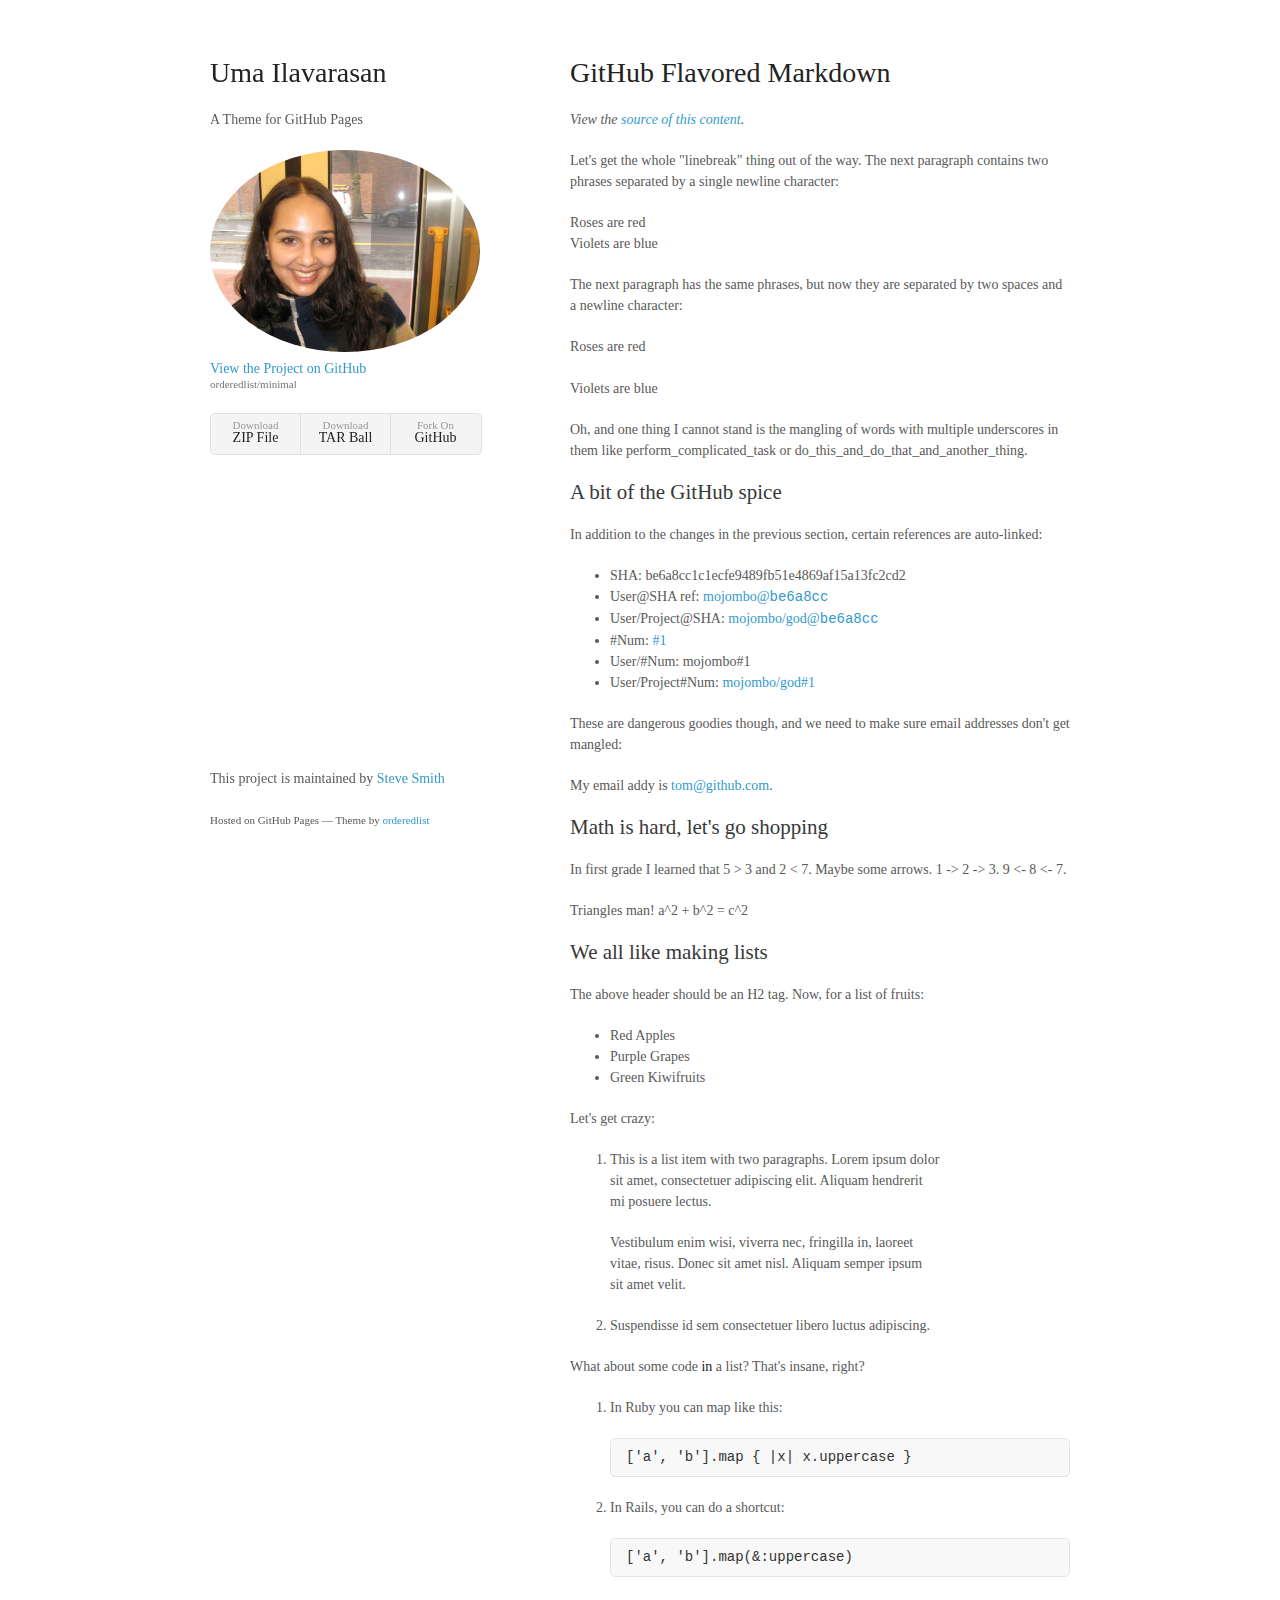
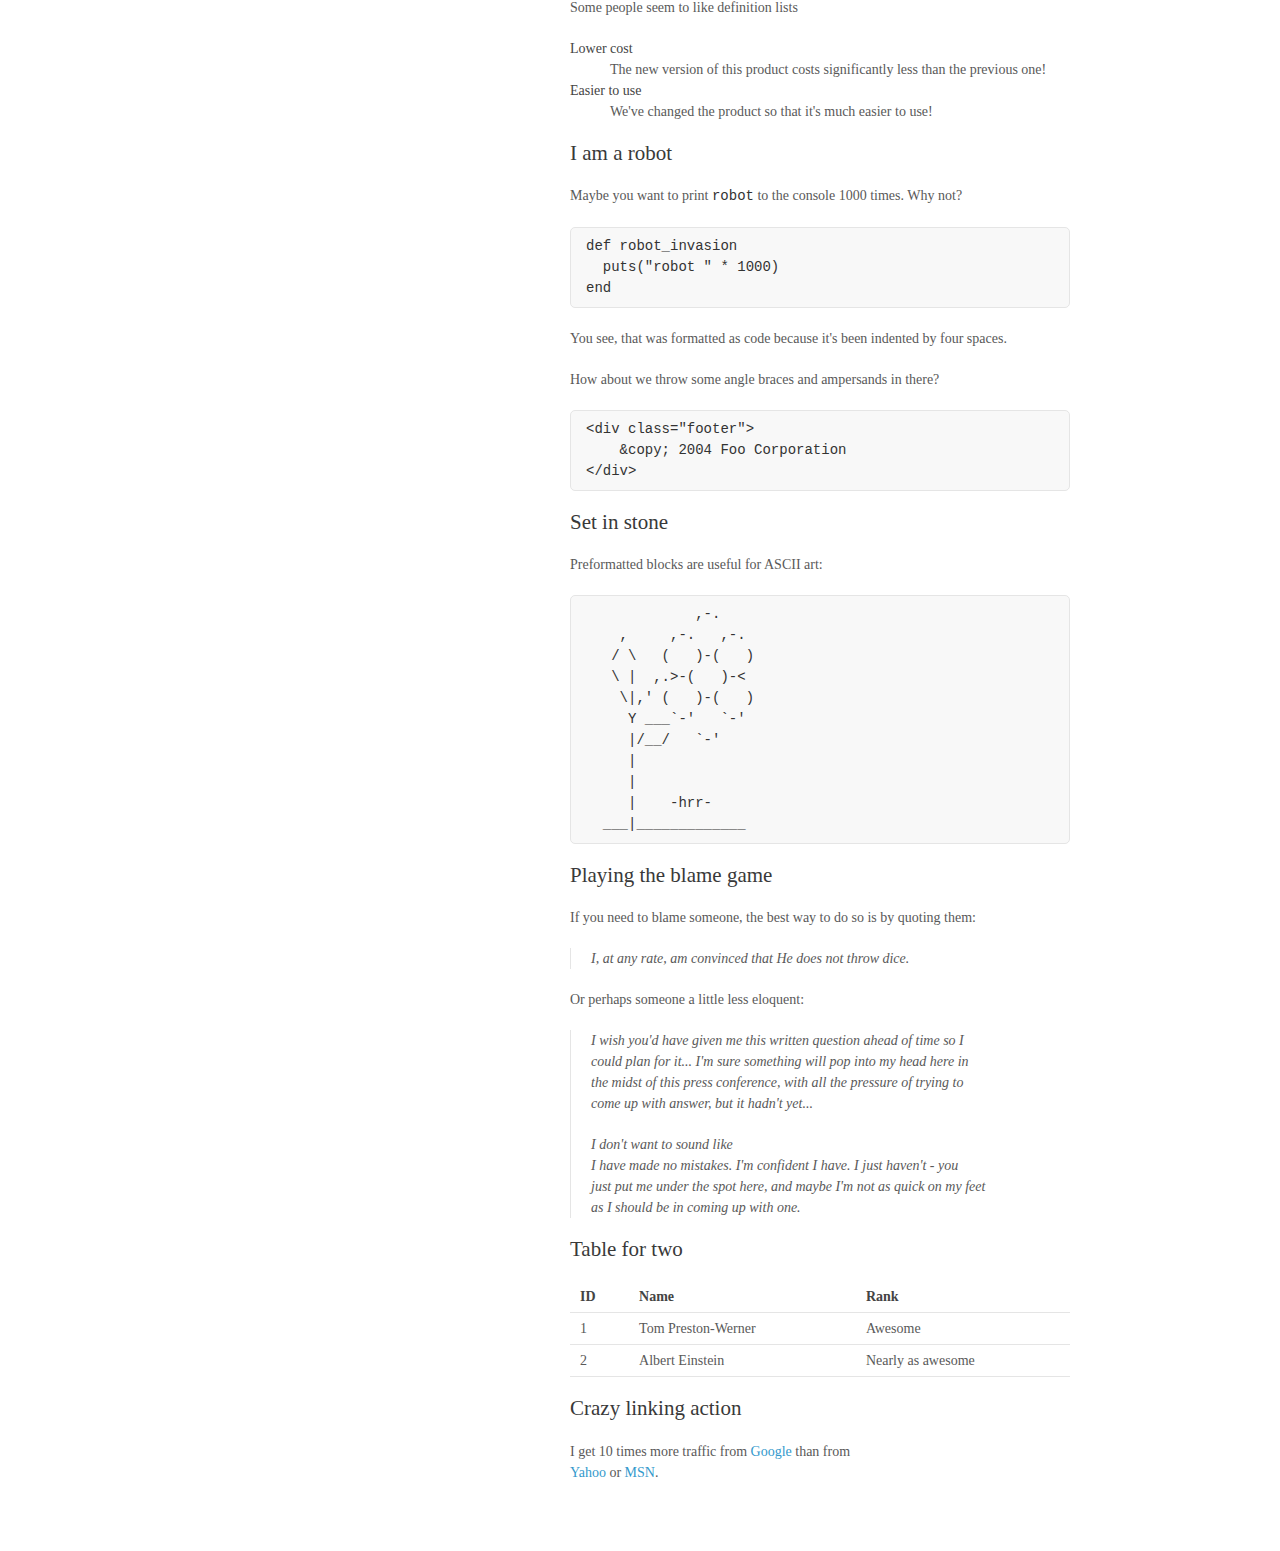
==== index.html @ 56f55d77 "Update index.html" ====
<!doctype html>
<html>
  <head>
    <meta charset="utf-8">
    <meta http-equiv="X-UA-Compatible" content="chrome=1">
    <title>Minimal by Steve Smith</title>

    <link rel="stylesheet" href="stylesheets/styles.css">
    <link rel="stylesheet" href="stylesheets/pygment_trac.css">
    <meta name="viewport" content="width=device-width">
    <!--[if lt IE 9]>
    <script src="//html5shiv.googlecode.com/svn/trunk/html5.js"></script>
    <![endif]-->
  </head>
  <body>
    <div class="wrapper">
      <header>
        <h1><strong>Uma Ilavarasan</strong></h1>
        <p>A Theme for GitHub Pages</p>
        <img src="assets/images/headshot.JPEG" style="width:300px; height:auto; border-radius:50%;">
        <p class="view"><a href="http://github.com/orderedlist/minimal">View the Project on GitHub <small>orderedlist/minimal</small></a></p>
        <ul>
          <li><a href="https://github.com/orderedlist/minimal/zipball/master">Download <strong>ZIP File</strong></a></li>
          <li><a href="https://github.com/orderedlist/minimal/tarball/master">Download <strong>TAR Ball</strong></a></li>
          <li><a href="http://github.com/orderedlist/minimal">Fork On <strong>GitHub</strong></a></li>
        </ul>
      </header>
      <section>
        <h1>GitHub Flavored Markdown</h1>

        <p><em>View the <a href="http://github.github.com/github-flavored-markdown/sample_content.html">source of this content</a>.</em></p>

        <p>Let's get the whole "linebreak" thing out of the way. The next paragraph contains two phrases separated by a single newline character:</p>

        <p>Roses are red<br>
        Violets are blue</p>

        <p>The next paragraph has the same phrases, but now they are separated by two spaces and a newline character:</p>

        <p>Roses are red<br><br>
        Violets are blue</p>

        <p>Oh, and one thing I cannot stand is the mangling of words with multiple underscores in them like perform_complicated_task or do_this_and_do_that_and_another_thing.</p>

        <h2>A bit of the GitHub spice</h2>

        <p>In addition to the changes in the previous section, certain references are auto-linked:</p>

        <ul>
          <li>SHA: be6a8cc1c1ecfe9489fb51e4869af15a13fc2cd2</li>
          <li>User@SHA ref: <a href="https://github.com/mojombo/product/commit/be6a8cc1c1ecfe9489fb51e4869af15a13fc2cd2" class="commit-link">mojombo@<tt>be6a8cc</tt></a></li>
          <li>User/Project@SHA: <a href="https://github.com/mojombo/god/commit/be6a8cc1c1ecfe9489fb51e4869af15a13fc2cd2" class="commit-link">mojombo/god@<tt>be6a8cc</tt></a></li>
          <li>#Num: <a href="https://github.com/github/product/issues/1" class="issue-link" title="Baseline: What is up in the air right now?">#1</a></li>
          <li>User/#Num: mojombo#1</li>
          <li>User/Project#Num: <a href="https://github.com/mojombo/god/issues/1" class="issue-link" title="The server is not available (or you do not have permissions to access it)">mojombo/god#1</a></li>
        </ul>

        <p>These are dangerous goodies though, and we need to make sure email addresses don't get mangled:</p>

        <p>My email addy is <a href="mailto:tom@github.com">tom@github.com</a>.</p>

        <h2>Math is hard, let's go shopping</h2>

        <p>In first grade I learned that 5 &gt; 3 and 2 &lt; 7. Maybe some arrows. 1 -&gt; 2 -&gt; 3. 9 &lt;- 8 &lt;- 7.</p>

        <p>Triangles man! a^2 + b^2 = c^2</p>

        <h2>We all like making lists</h2>

        <p>The above header should be an H2 tag. Now, for a list of fruits:</p>

        <ul>
          <li>Red Apples</li>
          <li>Purple Grapes</li>
          <li>Green Kiwifruits</li>
        </ul>

        <p>Let's get crazy:</p>

        <ol>
          <li>
            <p>This is a list item with two paragraphs. Lorem ipsum dolor<br>
            sit amet, consectetuer adipiscing elit. Aliquam hendrerit<br>
            mi posuere lectus.</p>

            <p>Vestibulum enim wisi, viverra nec, fringilla in, laoreet<br>
            vitae, risus. Donec sit amet nisl. Aliquam semper ipsum<br>
            sit amet velit.</p>
          </li>
          <li><p>Suspendisse id sem consectetuer libero luctus adipiscing.</p></li>
        </ol>

        <p>What about some code <strong>in</strong> a list? That's insane, right?</p>

        <ol>
          <li>
            <p>In Ruby you can map like this:</p>

            <pre><code>['a', 'b'].map { |x| x.uppercase }</code></pre>
          </li>
          <li>
            <p>In Rails, you can do a shortcut:</p>

            <pre><code>['a', 'b'].map(&amp;:uppercase)</code></pre>
          </li>
        </ol>

        <p>Some people seem to like definition lists</p>

        <dl>
          <dt>Lower cost</dt>
          <dd>The new version of this product costs significantly less than the previous one!</dd>
          <dt>Easier to use</dt>
          <dd>We've changed the product so that it's much easier to use!</dd>
        </dl>

        <h2>I am a robot</h2>

        <p>Maybe you want to print <code>robot</code> to the console 1000 times. Why not?</p>

        <pre><code>def robot_invasion
  puts("robot " * 1000)
end
</code></pre>

        <p>You see, that was formatted as code because it's been indented by four spaces.</p>

        <p>How about we throw some angle braces and ampersands in there?</p>

        <pre><code>&lt;div class="footer"&gt;
    &amp;copy; 2004 Foo Corporation
&lt;/div&gt;
</code></pre>

        <h2>Set in stone</h2>

        <p>Preformatted blocks are useful for ASCII art:</p>

        <pre>             ,-.
    ,     ,-.   ,-.
   / \   (   )-(   )
   \ |  ,.&gt;-(   )-&lt;
    \|,' (   )-(   )
     Y ___`-'   `-'
     |/__/   `-'
     |
     |
     |    -hrr-
  ___|_____________
</pre>

        <h2>Playing the blame game</h2>

        <p>If you need to blame someone, the best way to do so is by quoting them:</p>

        <blockquote>
        <p>I, at any rate, am convinced that He does not throw dice.</p>
        </blockquote>

        <p>Or perhaps someone a little less eloquent:</p>

        <blockquote>
        <p>I wish you'd have given me this written question ahead of time so I<br>
        could plan for it... I'm sure something will pop into my head here in<br>
        the midst of this press conference, with all the pressure of trying to<br>
        come up with answer, but it hadn't yet...</p>

        <p>I don't want to sound like<br>
        I have made no mistakes. I'm confident I have. I just haven't - you<br>
        just put me under the spot here, and maybe I'm not as quick on my feet<br>
        as I should be in coming up with one.</p>
        </blockquote>

        <h2>Table for two</h2>

        <table>
          <tbody>
        <tr>
            <th>ID</th>
        <th>Name</th>
        <th>Rank</th>
          </tr>
          <tr>
            <td>1</td>
        <td>Tom Preston-Werner</td>
        <td>Awesome</td>
          </tr>
          <tr>
            <td>2</td>
        <td>Albert Einstein</td>
        <td>Nearly as awesome</td>
          </tr>
        </tbody>
        </table>

        <h2>Crazy linking action</h2>

        <p>I get 10 times more traffic from <a href="http://google.com/" title="Google">Google</a> than from<br>
        <a href="http://search.yahoo.com/" title="Yahoo Search">Yahoo</a> or <a href="http://search.msn.com/" title="MSN Search">MSN</a>.</p>
      </section>
      <footer>
        <p>This project is maintained by <a href="http://github.com/orderedlist">Steve Smith</a></p>
        <p><small>Hosted on GitHub Pages &mdash; Theme by <a href="https://github.com/orderedlist">orderedlist</a></small></p>
      </footer>
    </div>
    <script src="javascripts/scale.fix.js"></script>
  </body>
</html>
---- stylesheets/styles.css ----
body {
  background-color: #fff;
  padding: 50px;
  font: 14px/1.5 "Palatino Linotype", Palatino, "Book Antiqua", Georgia, serif;
  color: #595959;
  font-weight: 400;
}

h1, h2, h3, h4, h5, h6 {
  color:#222;
  margin:0 0 20px;
}

p, ul, ol, table, pre, dl {
  margin:0 0 20px;
}

h1, h2, h3 {
  line-height:1.1;
}

h1 {
  font-size:28px;
  font-weight: 500;
}

h2 {
  color:#393939;
  font-weight: 500;
}

h3, h4, h5, h6 {
  color:#494949;
  font-weight: 500;
}

a {
  color:#39c;
  text-decoration:none;
}

a:hover {
  color:#069;
}

a small {
  font-size:11px;
  color:#777;
  margin-top:-0.3em;
  display:block;
}

a:hover small {
  color:#777;
}

.wrapper {
  width:860px;
  margin:0 auto;
}

blockquote {
  border-left:1px solid #e5e5e5;
  margin:0;
  padding:0 0 0 20px;
  font-style:italic;
}

code, pre {
  font-family:Monaco, Bitstream Vera Sans Mono, Lucida Console, Terminal, Consolas, Liberation Mono, DejaVu Sans Mono, Courier New, monospace;
  color:#333;
}

pre {
  padding:8px 15px;
  background: #f8f8f8;
  border-radius:5px;
  border:1px solid #e5e5e5;
  overflow-x: auto;
}

table {
  width:100%;
  border-collapse:collapse;
}

th, td {
  text-align:left;
  padding:5px 10px;
  border-bottom:1px solid #e5e5e5;
}

dt {
  color:#444;
  font-weight:500;
}

th {
  color:#444;
}

img {
  max-width:100%;
}

header {
  width:270px;
  float:left;
  position:fixed;
  -webkit-font-smoothing:subpixel-antialiased;
}

header ul {
  list-style:none;
  height:40px;
  padding:0;
  background: #f4f4f4;
  border-radius:5px;
  border:1px solid #e0e0e0;
  width:270px;
}

header li {
  width:89px;
  float:left;
  border-right:1px solid #e0e0e0;
  height:40px;
}

header li:first-child a {
  border-radius:5px 0 0 5px;
}

header li:last-child a {
  border-radius:0 5px 5px 0;
}

header ul a {
  line-height:1;
  font-size:11px;
  color:#999;
  display:block;
  text-align:center;
  padding-top:6px;
  height:34px;
}

header ul a:hover {
  color:#999;
}

header ul a:active {
  background-color:#f0f0f0;
}

strong {
  color:#222;
  font-weight:500;
}

header ul li + li + li {
  border-right:none;
  width:89px;
}

header ul a strong {
  font-size:14px;
  display:block;
  color:#222;
}

section {
  width:500px;
  float:right;
  padding-bottom:50px;
}

small {
  font-size:11px;
}

hr {
  border:0;
  background:#e5e5e5;
  height:1px;
  margin:0 0 20px;
}

footer {
  width:270px;
  float:left;
  position:fixed;
  bottom:50px;
  -webkit-font-smoothing:subpixel-antialiased;
}

@media print, screen and (max-width: 960px) {

  div.wrapper {
    width:auto;
    margin:0;
  }

  header, section, footer {
    float:none;
    position:static;
    width:auto;
  }

  header {
    padding-right:320px;
  }

  section {
    border:1px solid #e5e5e5;
    border-width:1px 0;
    padding:20px 0;
    margin:0 0 20px;
  }

  header a small {
    display:inline;
  }

  header ul {
    position:absolute;
    right:50px;
    top:52px;
  }
}

@media print, screen and (max-width: 720px) {
  body {
    word-wrap:break-word;
  }

  header {
    padding:0;
  }

  header ul, header p.view {
    position:static;
  }

  pre, code {
    word-wrap:normal;
  }
}

@media print, screen and (max-width: 480px) {
  body {
    padding:15px;
  }

  header ul {
    width:99%;
  }

  header li, header ul li + li + li {
    width:33%;
  }
}

@media print {
  body {
    padding:0.4in;
    font-size:12pt;
    color:#444;
  }
}
---- stylesheets/pygment_trac.css ----
.highlight  { background: #ffffff; }
.highlight .c { color: #999988; font-style: italic } /* Comment */
.highlight .err { color: #a61717; background-color: #e3d2d2 } /* Error */
.highlight .k { font-weight: bold } /* Keyword */
.highlight .o { font-weight: bold } /* Operator */
.highlight .cm { color: #999988; font-style: italic } /* Comment.Multiline */
.highlight .cp { color: #999999; font-weight: bold } /* Comment.Preproc */
.highlight .c1 { color: #999988; font-style: italic } /* Comment.Single */
.highlight .cs { color: #999999; font-weight: bold; font-style: italic } /* Comment.Special */
.highlight .gd { color: #000000; background-color: #ffdddd } /* Generic.Deleted */
.highlight .gd .x { color: #000000; background-color: #ffaaaa } /* Generic.Deleted.Specific */
.highlight .ge { font-style: italic } /* Generic.Emph */
.highlight .gr { color: #aa0000 } /* Generic.Error */
.highlight .gh { color: #999999 } /* Generic.Heading */
.highlight .gi { color: #000000; background-color: #ddffdd } /* Generic.Inserted */
.highlight .gi .x { color: #000000; background-color: #aaffaa } /* Generic.Inserted.Specific */
.highlight .go { color: #888888 } /* Generic.Output */
.highlight .gp { color: #555555 } /* Generic.Prompt */
.highlight .gs { font-weight: bold } /* Generic.Strong */
.highlight .gu { color: #800080; font-weight: bold; } /* Generic.Subheading */
.highlight .gt { color: #aa0000 } /* Generic.Traceback */
.highlight .kc { font-weight: bold } /* Keyword.Constant */
.highlight .kd { font-weight: bold } /* Keyword.Declaration */
.highlight .kn { font-weight: bold } /* Keyword.Namespace */
.highlight .kp { font-weight: bold } /* Keyword.Pseudo */
.highlight .kr { font-weight: bold } /* Keyword.Reserved */
.highlight .kt { color: #445588; font-weight: bold } /* Keyword.Type */
.highlight .m { color: #009999 } /* Literal.Number */
.highlight .s { color: #d14 } /* Literal.String */
.highlight .na { color: #008080 } /* Name.Attribute */
.highlight .nb { color: #0086B3 } /* Name.Builtin */
.highlight .nc { color: #445588; font-weight: bold } /* Name.Class */
.highlight .no { color: #008080 } /* Name.Constant */
.highlight .ni { color: #800080 } /* Name.Entity */
.highlight .ne { color: #990000; font-weight: bold } /* Name.Exception */
.highlight .nf { color: #990000; font-weight: bold } /* Name.Function */
.highlight .nn { color: #555555 } /* Name.Namespace */
.highlight .nt { color: #000080 } /* Name.Tag */
.highlight .nv { color: #008080 } /* Name.Variable */
.highlight .ow { font-weight: bold } /* Operator.Word */
.highlight .w { color: #bbbbbb } /* Text.Whitespace */
.highlight .mf { color: #009999 } /* Literal.Number.Float */
.highlight .mh { color: #009999 } /* Literal.Number.Hex */
.highlight .mi { color: #009999 } /* Literal.Number.Integer */
.highlight .mo { color: #009999 } /* Literal.Number.Oct */
.highlight .sb { color: #d14 } /* Literal.String.Backtick */
.highlight .sc { color: #d14 } /* Literal.String.Char */
.highlight .sd { color: #d14 } /* Literal.String.Doc */
.highlight .s2 { color: #d14 } /* Literal.String.Double */
.highlight .se { color: #d14 } /* Literal.String.Escape */
.highlight .sh { color: #d14 } /* Literal.String.Heredoc */
.highlight .si { color: #d14 } /* Literal.String.Interpol */
.highlight .sx { color: #d14 } /* Literal.String.Other */
.highlight .sr { color: #009926 } /* Literal.String.Regex */
.highlight .s1 { color: #d14 } /* Literal.String.Single */
.highlight .ss { color: #990073 } /* Literal.String.Symbol */
.highlight .bp { color: #999999 } /* Name.Builtin.Pseudo */
.highlight .vc { color: #008080 } /* Name.Variable.Class */
.highlight .vg { color: #008080 } /* Name.Variable.Global */
.highlight .vi { color: #008080 } /* Name.Variable.Instance */
.highlight .il { color: #009999 } /* Literal.Number.Integer.Long */

.type-csharp .highlight .k { color: #0000FF }
.type-csharp .highlight .kt { color: #0000FF }
.type-csharp .highlight .nf { color: #000000; font-weight: normal }
.type-csharp .highlight .nc { color: #2B91AF }
.type-csharp .highlight .nn { color: #000000 }
.type-csharp .highlight .s { color: #A31515 }
.type-csharp .highlight .sc { color: #A31515 }
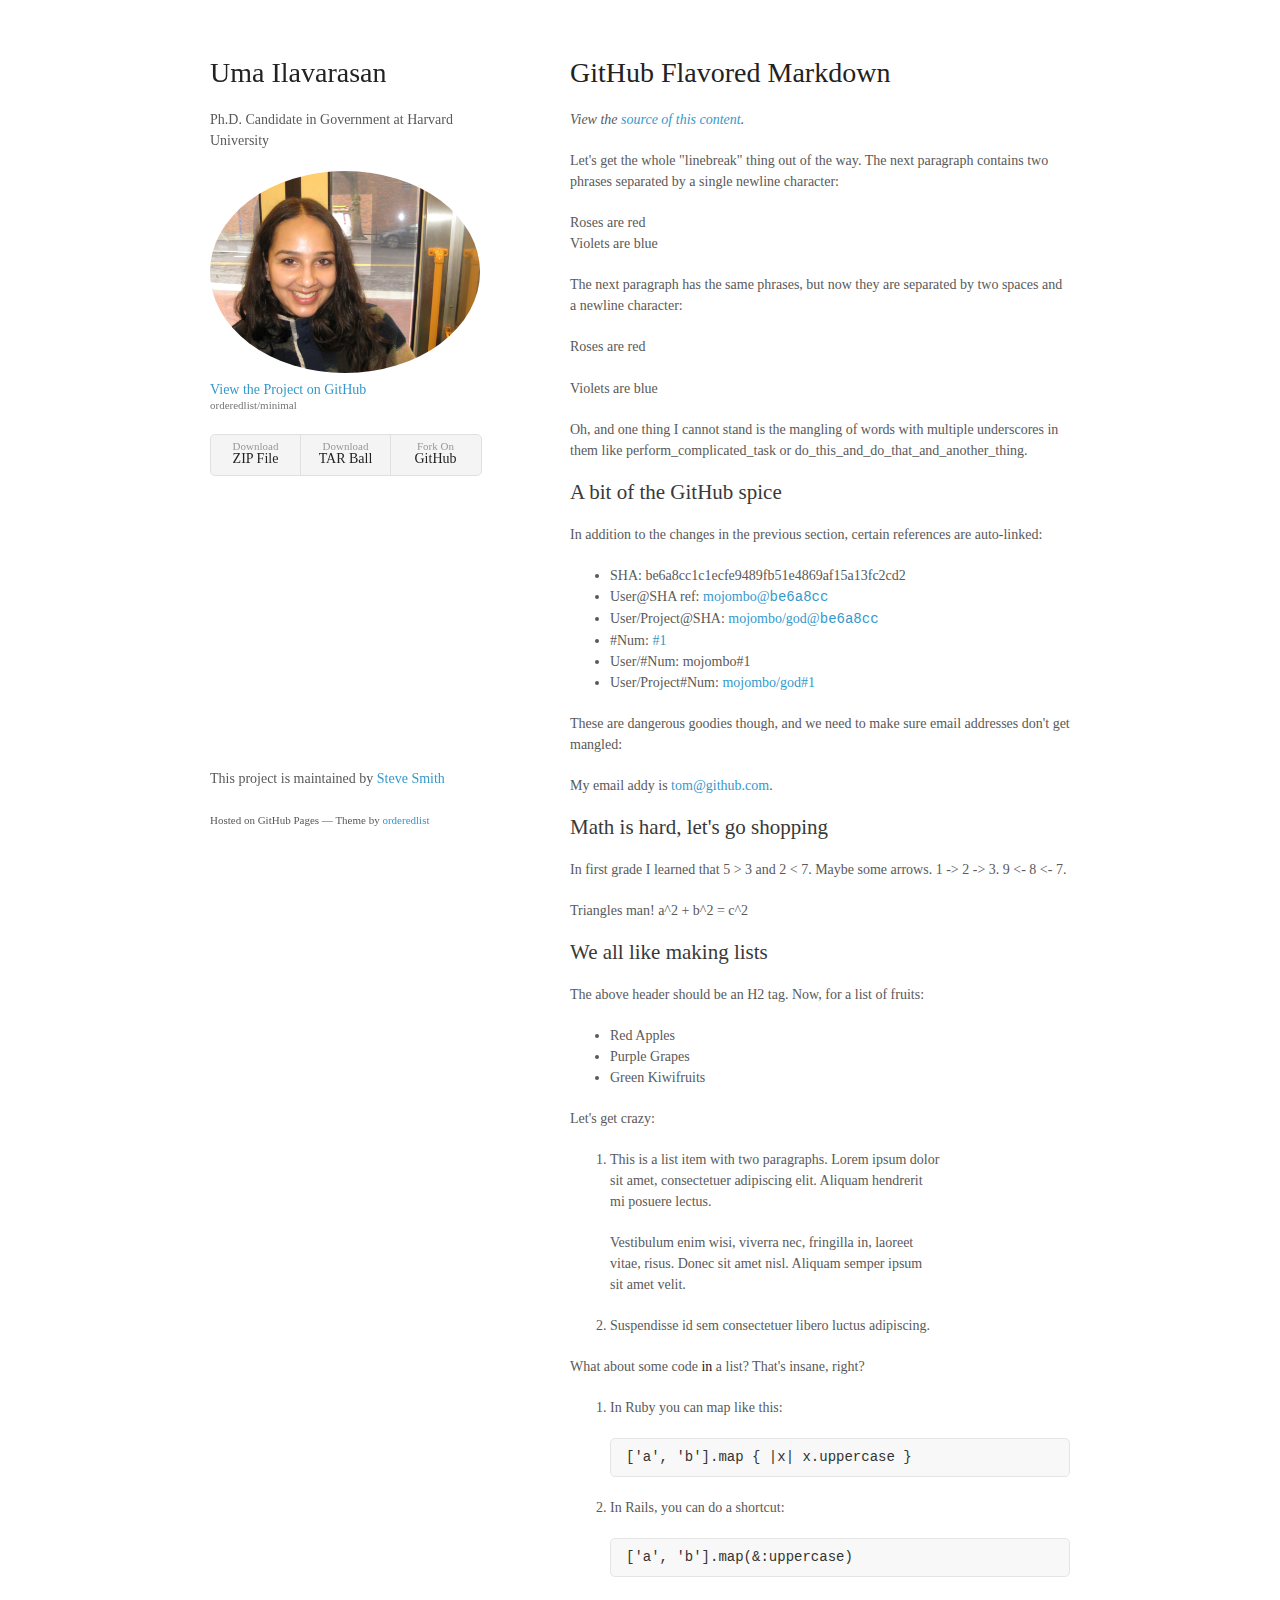
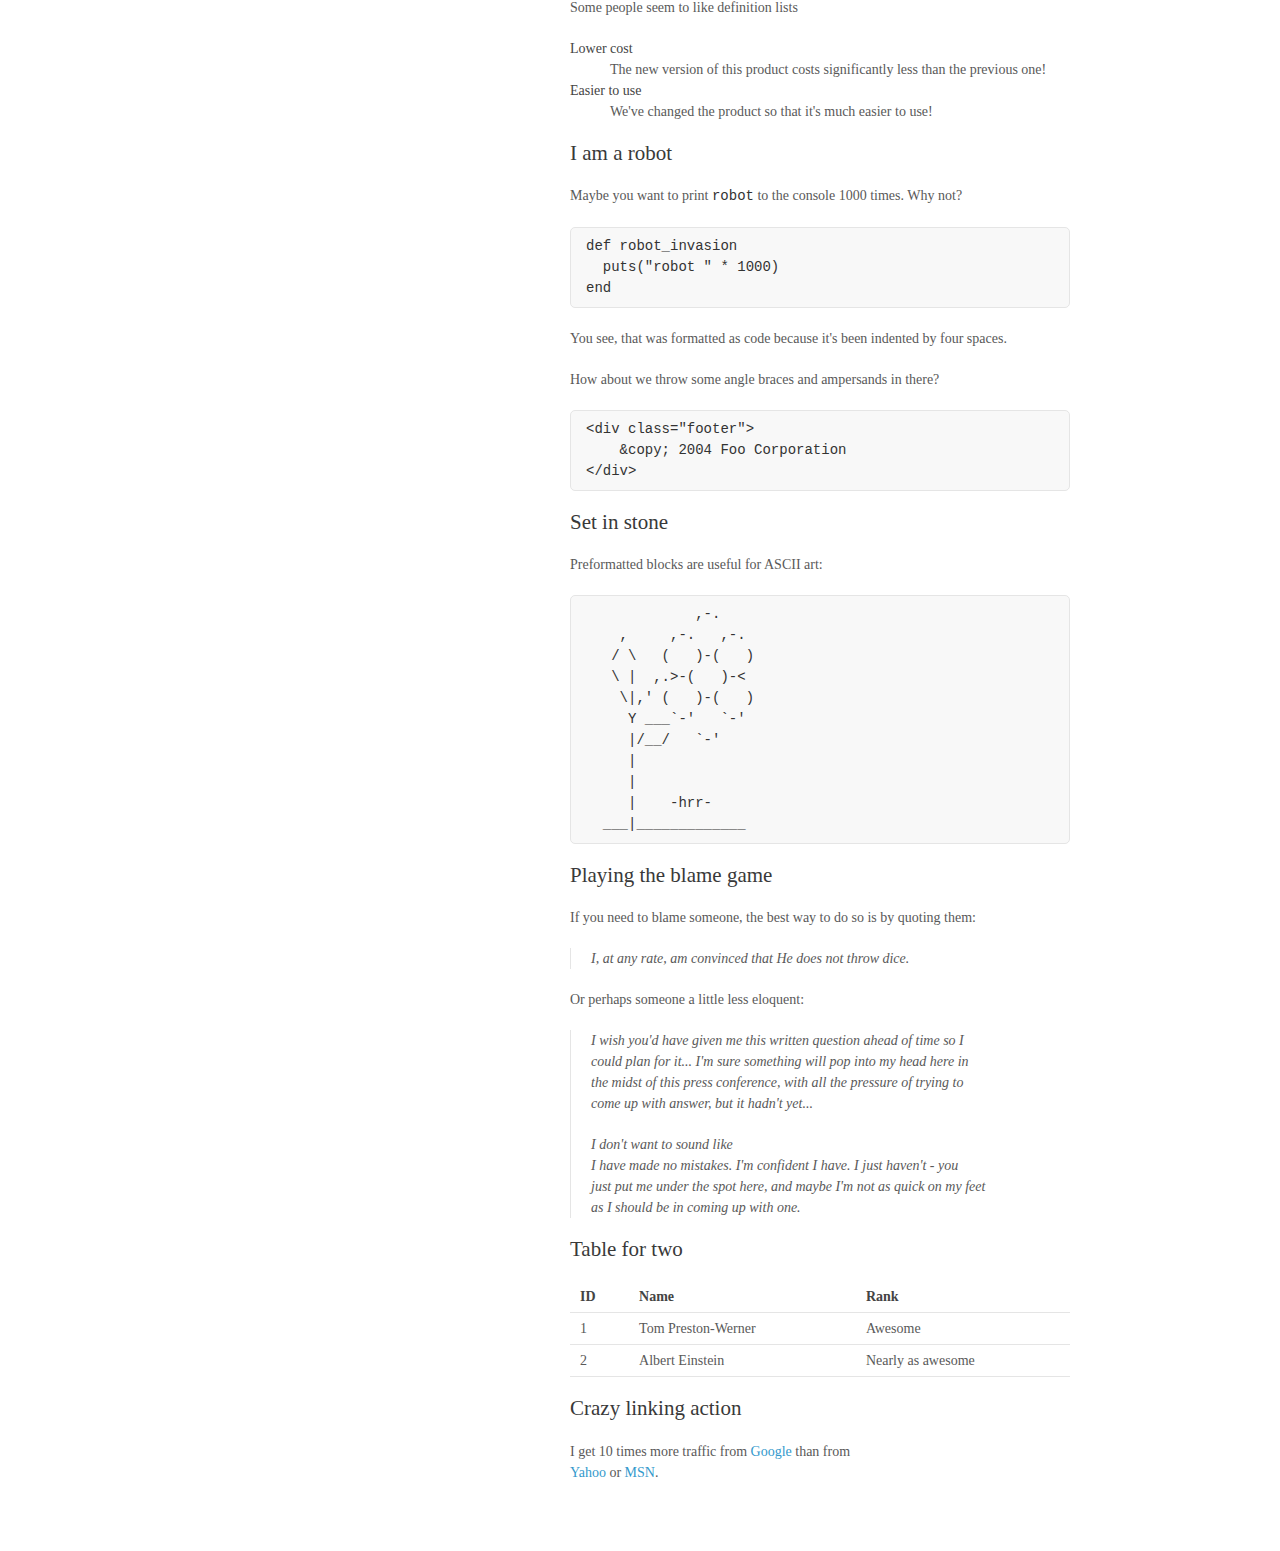
==== commit 7356321f: "Update index.html" ====
--- a/index.html
+++ b/index.html
@@ -16,7 +16,7 @@
     <div class="wrapper">
       <header>
         <h1><strong>Uma Ilavarasan</strong></h1>
-        <p>A Theme for GitHub Pages</p>
+        <p>Ph.D. Candidate in Government at Harvard University</p>
         <img src="assets/images/headshot.JPEG" style="width:300px; height:auto; border-radius:50%;">
         <p class="view"><a href="http://github.com/orderedlist/minimal">View the Project on GitHub <small>orderedlist/minimal</small></a></p>
         <ul>
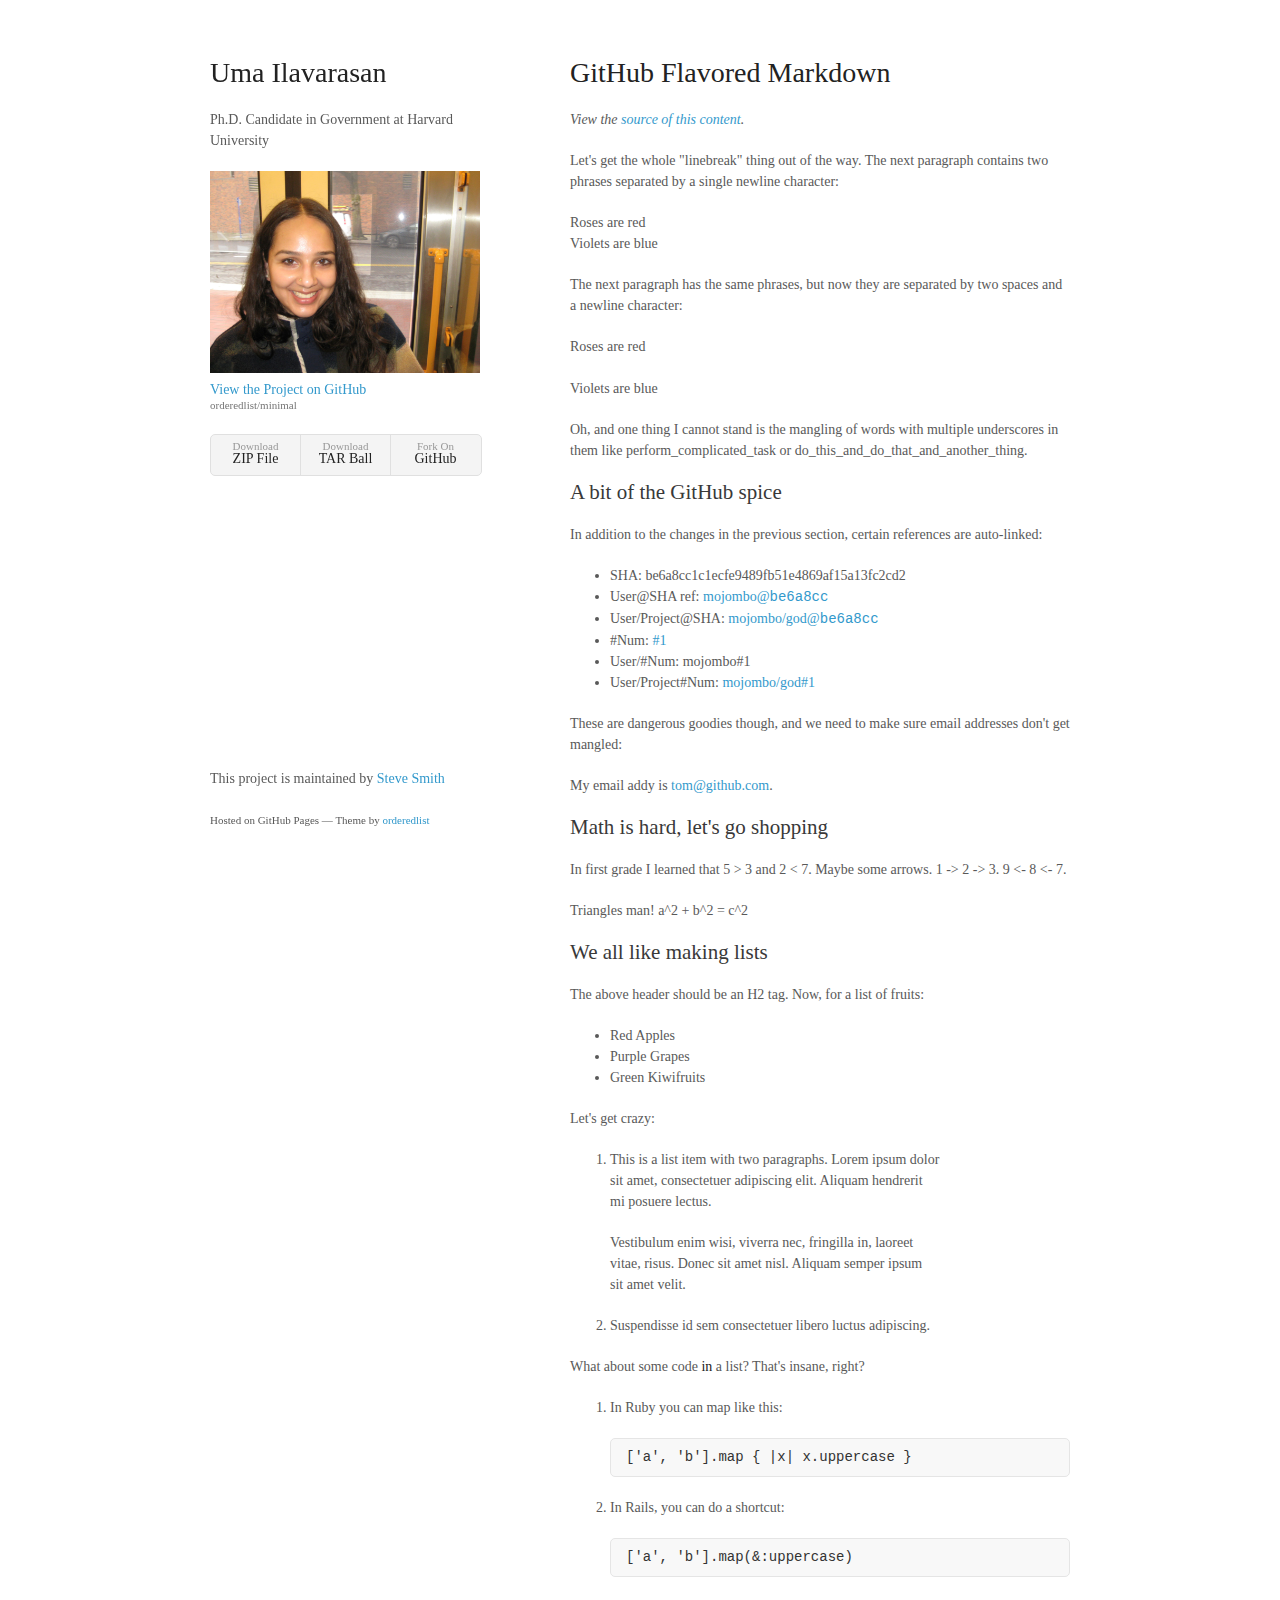
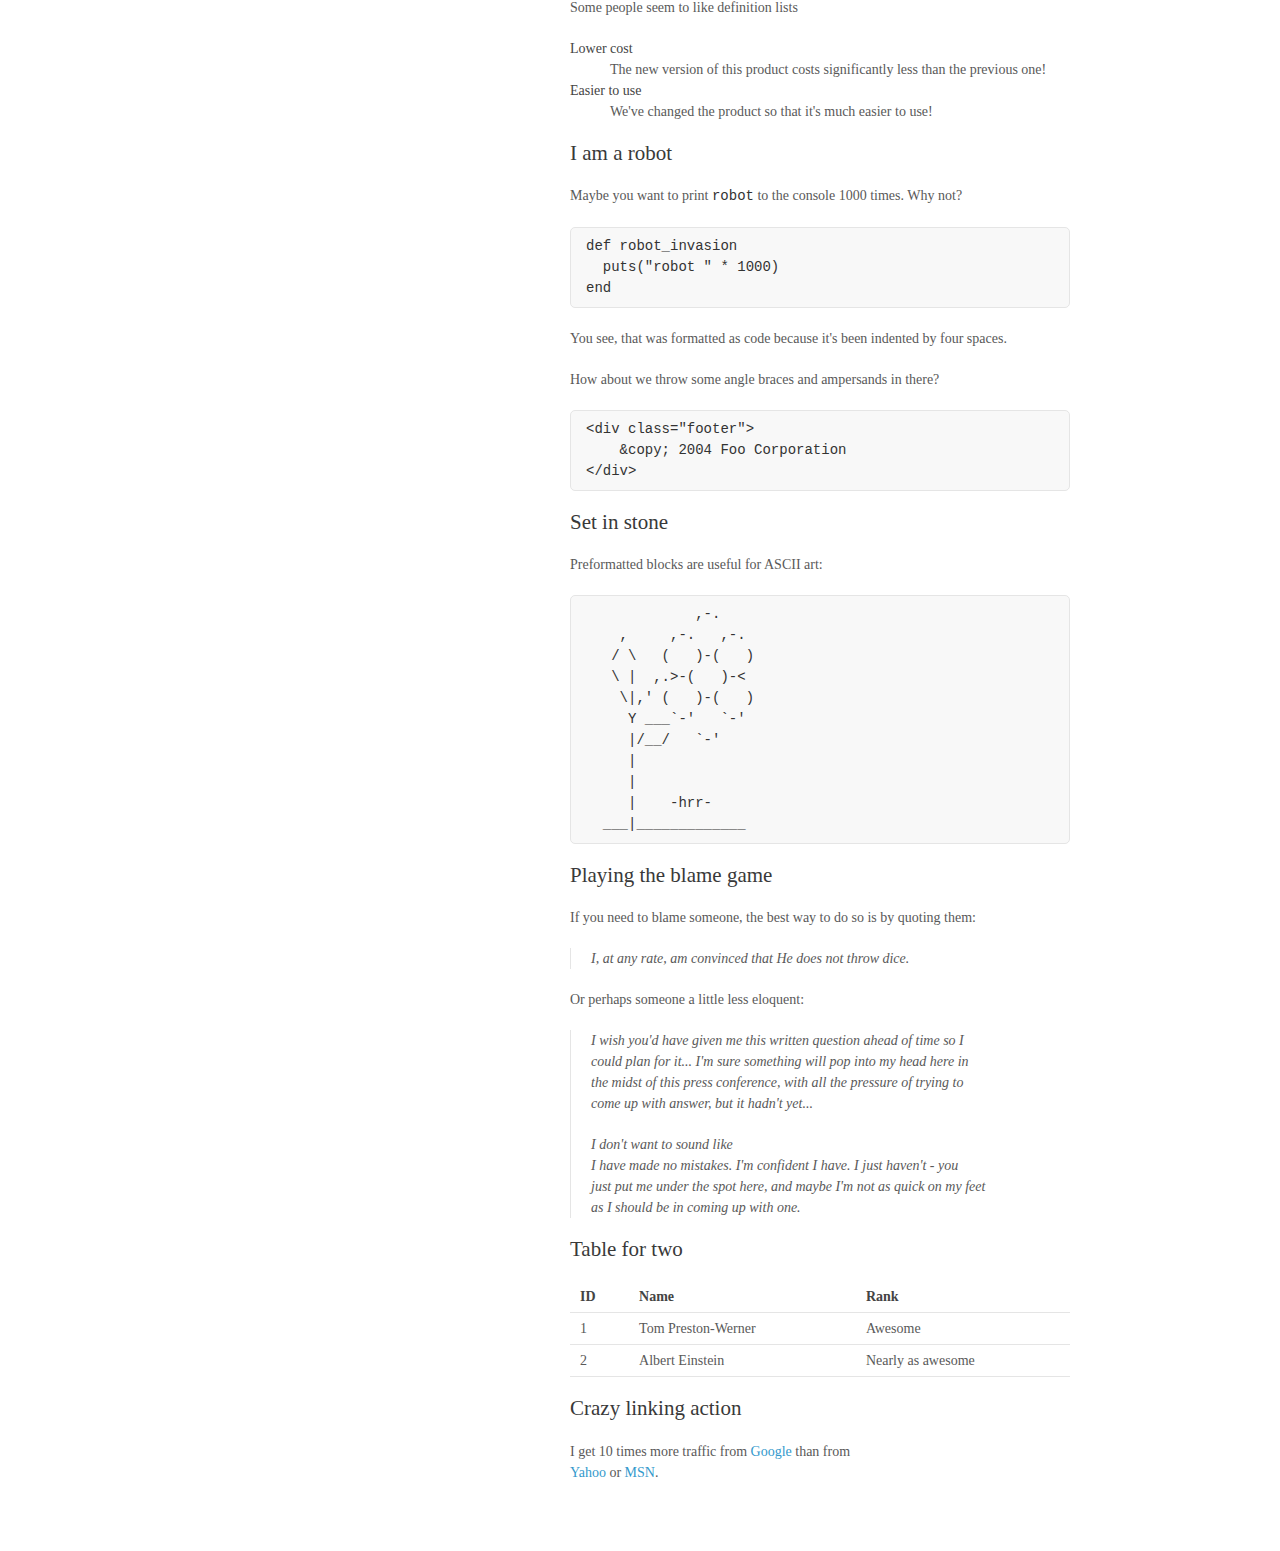
==== commit 644f4fb8: "Update index.html" ====
--- a/index.html
+++ b/index.html
@@ -17,7 +17,7 @@
       <header>
         <h1><strong>Uma Ilavarasan</strong></h1>
         <p>Ph.D. Candidate in Government at Harvard University</p>
-        <img src="assets/images/headshot.JPEG" style="width:300px; height:auto; border-radius:50%;">
+        <img src="assets/images/headshot.JPEG" style="width:300px; height:auto;">
         <p class="view"><a href="http://github.com/orderedlist/minimal">View the Project on GitHub <small>orderedlist/minimal</small></a></p>
         <ul>
           <li><a href="https://github.com/orderedlist/minimal/zipball/master">Download <strong>ZIP File</strong></a></li>
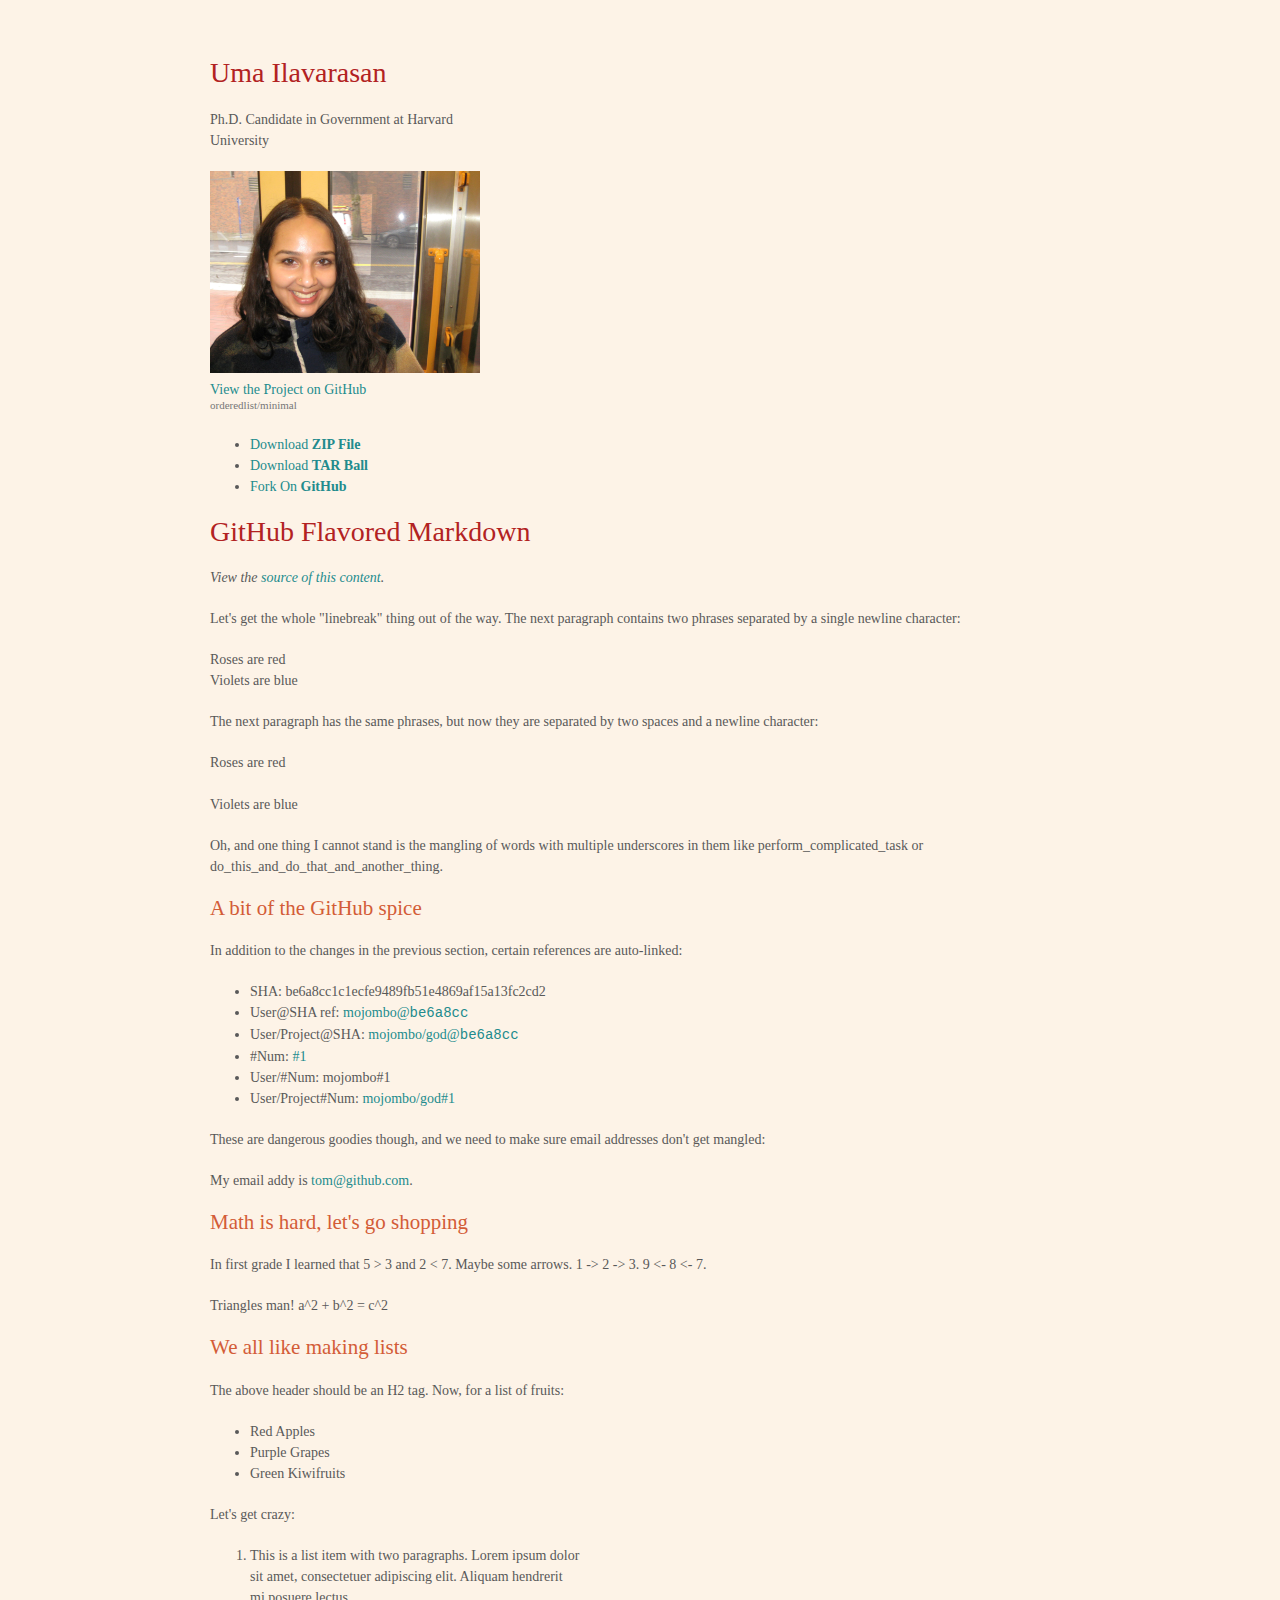
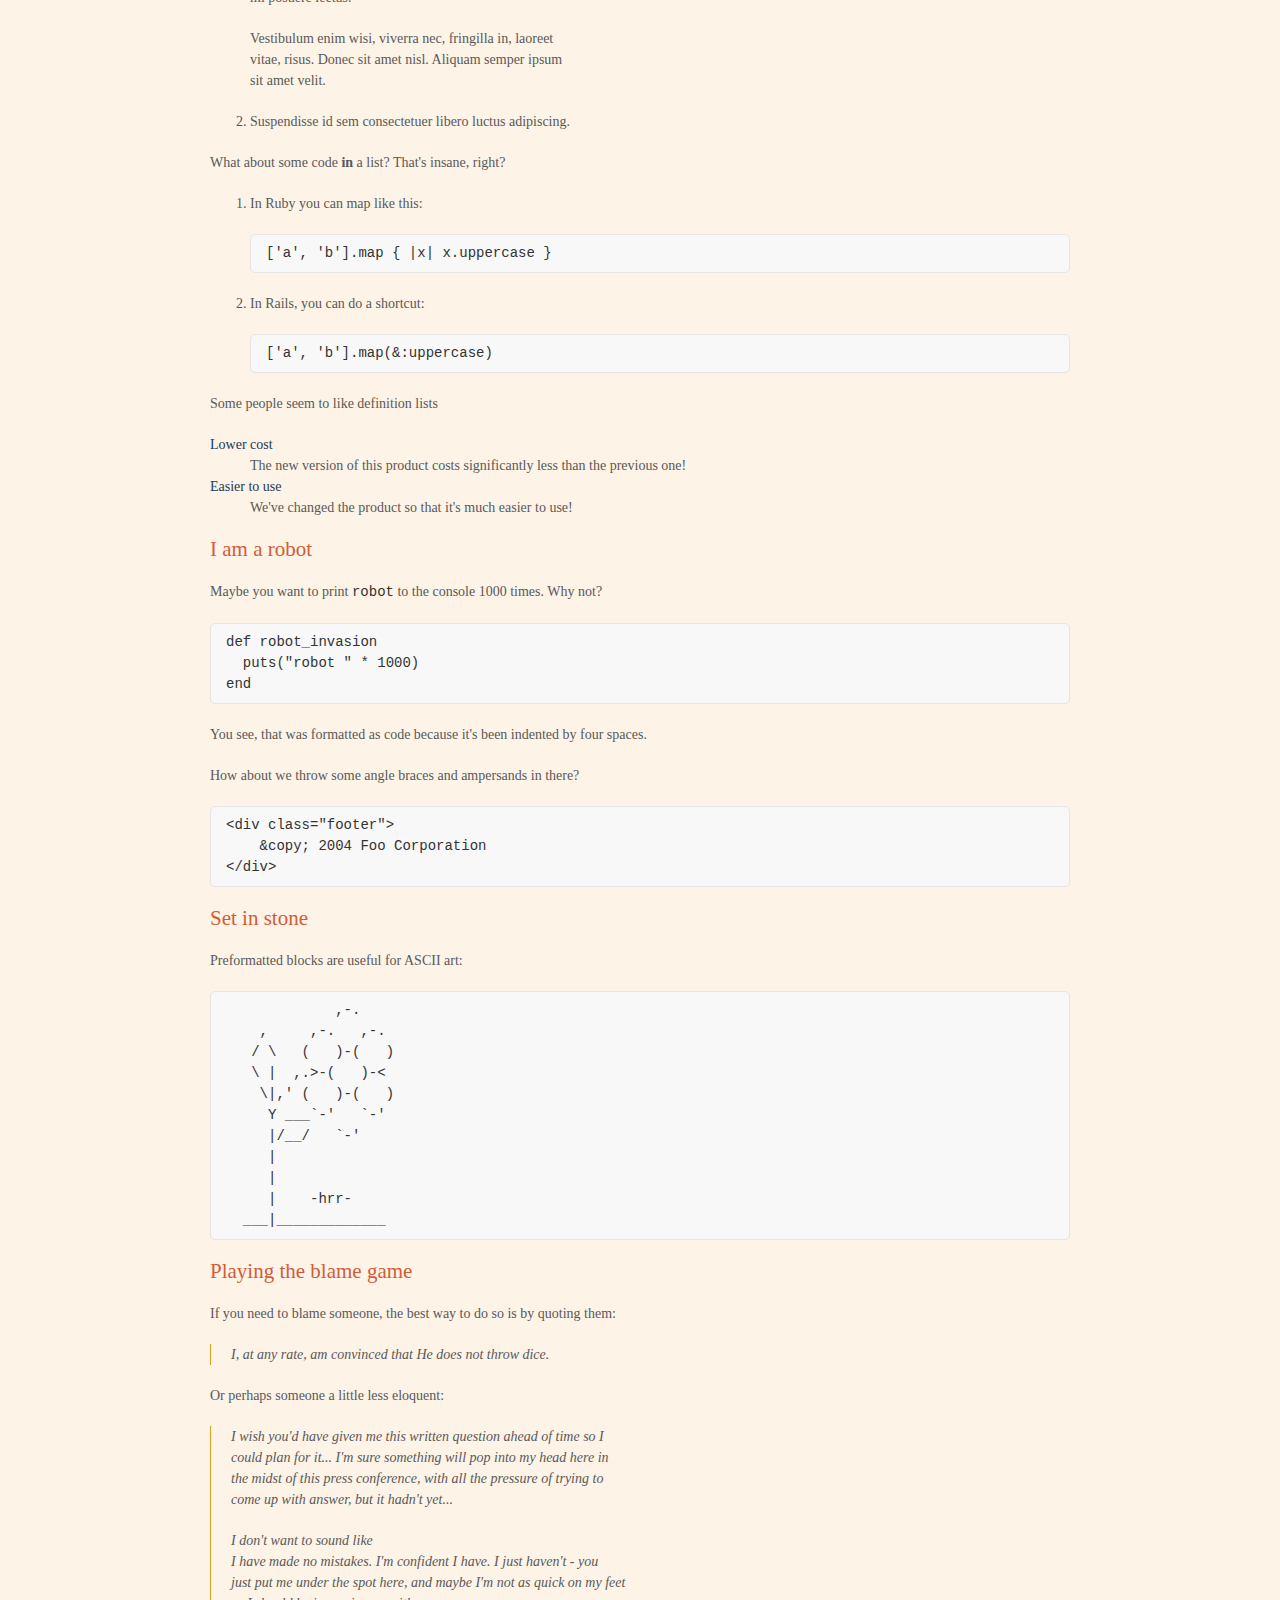
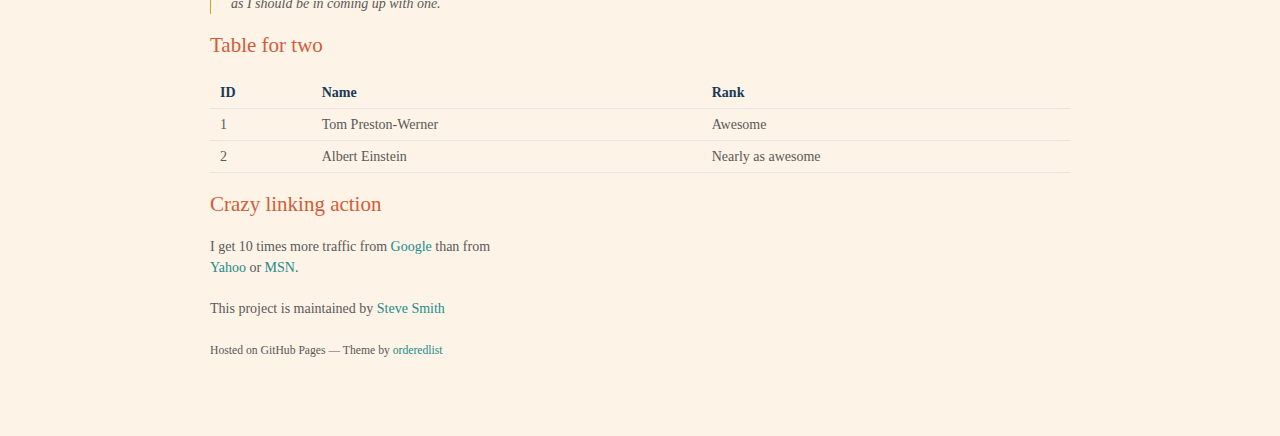
==== commit 1d7b106d: "Update index.html" ====
--- a/index.html
+++ b/index.html
@@ -8,6 +8,7 @@
     <link rel="stylesheet" href="stylesheets/styles.css">
     <link rel="stylesheet" href="stylesheets/pygment_trac.css">
     <meta name="viewport" content="width=device-width">
+    <link rel="icon" href="/assets/icons/favicon.png" type="image/png">
     <!--[if lt IE 9]>
     <script src="//html5shiv.googlecode.com/svn/trunk/html5.js"></script>
     <![endif]-->
@@ -15,7 +16,7 @@
   <body>
     <div class="wrapper">
       <header>
-        <h1><strong>Uma Ilavarasan</strong></h1>
+        <h1>Uma Ilavarasan</h1>
         <p>Ph.D. Candidate in Government at Harvard University</p>
         <img src="assets/images/headshot.JPEG" style="width:300px; height:auto;">
         <p class="view"><a href="http://github.com/orderedlist/minimal">View the Project on GitHub <small>orderedlist/minimal</small></a></p>
--- a/stylesheets/styles.css
+++ b/stylesheets/styles.css
@@ -1,5 +1,6 @@
+/* General body styling */
 body {
-  background-color: #fff;
+  background-color: #FDF3E7; /* Warm Beige */
   padding: 50px;
   font: 14px/1.5 "Palatino Linotype", Palatino, "Book Antiqua", Georgia, serif;
   color: #595959;
@@ -7,264 +8,101 @@
 }
 
 h1, h2, h3, h4, h5, h6 {
-  color:#222;
-  margin:0 0 20px;
+  color: #B22222; /* Main Accent (BrickRed) */
+  margin: 0 0 20px;
 }
 
 p, ul, ol, table, pre, dl {
-  margin:0 0 20px;
+  margin: 0 0 20px;
 }
 
 h1, h2, h3 {
-  line-height:1.1;
+  line-height: 1.1;
 }
 
 h1 {
-  font-size:28px;
+  font-size: 28px;
   font-weight: 500;
 }
 
 h2 {
-  color:#393939;
+  color: #D35C37; /* Terracotta */
   font-weight: 500;
 }
 
 h3, h4, h5, h6 {
-  color:#494949;
+  color: #494949;
   font-weight: 500;
 }
 
 a {
-  color:#39c;
-  text-decoration:none;
+  color: #228B8D; /* Muted Teal */
+  text-decoration: none;
 }
 
 a:hover {
-  color:#069;
+  color: #D35C37; /* Terracotta */
 }
 
 a small {
-  font-size:11px;
-  color:#777;
-  margin-top:-0.3em;
-  display:block;
+  font-size: 11px;
+  color: #777;
+  margin-top: -0.3em;
+  display: block;
 }
 
 a:hover small {
-  color:#777;
+  color: #777;
 }
 
 .wrapper {
-  width:860px;
-  margin:0 auto;
+  width: 860px;
+  margin: 0 auto;
 }
 
 blockquote {
-  border-left:1px solid #e5e5e5;
-  margin:0;
-  padding:0 0 0 20px;
-  font-style:italic;
+  border-left: 1px solid #D9A021; /* Golden Yellow */
+  margin: 0;
+  padding: 0 0 0 20px;
+  font-style: italic;
 }
 
 code, pre {
-  font-family:Monaco, Bitstream Vera Sans Mono, Lucida Console, Terminal, Consolas, Liberation Mono, DejaVu Sans Mono, Courier New, monospace;
-  color:#333;
+  font-family: Monaco, Bitstream Vera Sans Mono, Lucida Console, Terminal, Consolas, Liberation Mono, DejaVu Sans Mono, Courier New, monospace;
+  color: #333;
 }
 
 pre {
-  padding:8px 15px;
-  background: #f8f8f8;
-  border-radius:5px;
-  border:1px solid #e5e5e5;
+  padding: 8px 15px;
+  background: #F8F8F8;
+  border-radius: 5px;
+  border: 1px solid #E5E5E5;
   overflow-x: auto;
 }
 
 table {
-  width:100%;
-  border-collapse:collapse;
+  width: 100%;
+  border-collapse: collapse;
 }
 
 th, td {
-  text-align:left;
-  padding:5px 10px;
-  border-bottom:1px solid #e5e5e5;
+  text-align: left;
+  padding: 5px 10px;
+  border-bottom: 1px solid #E5E5E5;
 }
 
 dt {
-  color:#444;
-  font-weight:500;
+  color: #183A59; /* Dark Blue */
+  font-weight: 500;
 }
 
 th {
-  color:#444;
+  color: #183A59; /* Dark Blue */
 }
 
 img {
-  max-width:100%;
+  max-width: 100%;
 }
 
 header {
-  width:270px;
-  float:left;
-  position:fixed;
-  -webkit-font-smoothing:subpixel-antialiased;
-}
-
-header ul {
-  list-style:none;
-  height:40px;
-  padding:0;
-  background: #f4f4f4;
-  border-radius:5px;
-  border:1px solid #e0e0e0;
-  width:270px;
-}
-
-header li {
-  width:89px;
-  float:left;
-  border-right:1px solid #e0e0e0;
-  height:40px;
-}
-
-header li:first-child a {
-  border-radius:5px 0 0 5px;
-}
-
-header li:last-child a {
-  border-radius:0 5px 5px 0;
-}
-
-header ul a {
-  line-height:1;
-  font-size:11px;
-  color:#999;
-  display:block;
-  text-align:center;
-  padding-top:6px;
-  height:34px;
-}
-
-header ul a:hover {
-  color:#999;
-}
-
-header ul a:active {
-  background-color:#f0f0f0;
-}
-
-strong {
-  color:#222;
-  font-weight:500;
-}
-
-header ul li + li + li {
-  border-right:none;
-  width:89px;
-}
-
-header ul a strong {
-  font-size:14px;
-  display:block;
-  color:#222;
-}
-
-section {
-  width:500px;
-  float:right;
-  padding-bottom:50px;
-}
-
-small {
-  font-size:11px;
-}
-
-hr {
-  border:0;
-  background:#e5e5e5;
-  height:1px;
-  margin:0 0 20px;
-}
-
-footer {
-  width:270px;
-  float:left;
-  position:fixed;
-  bottom:50px;
-  -webkit-font-smoothing:subpixel-antialiased;
-}
-
-@media print, screen and (max-width: 960px) {
-
-  div.wrapper {
-    width:auto;
-    margin:0;
-  }
-
-  header, section, footer {
-    float:none;
-    position:static;
-    width:auto;
-  }
-
-  header {
-    padding-right:320px;
-  }
-
-  section {
-    border:1px solid #e5e5e5;
-    border-width:1px 0;
-    padding:20px 0;
-    margin:0 0 20px;
-  }
-
-  header a small {
-    display:inline;
-  }
-
-  header ul {
-    position:absolute;
-    right:50px;
-    top:52px;
-  }
-}
-
-@media print, screen and (max-width: 720px) {
-  body {
-    word-wrap:break-word;
-  }
-
-  header {
-    padding:0;
-  }
-
-  header ul, header p.view {
-    position:static;
-  }
-
-  pre, code {
-    word-wrap:normal;
-  }
-}
-
-@media print, screen and (max-width: 480px) {
-  body {
-    padding:15px;
-  }
-
-  header ul {
-    width:99%;
-  }
-
-  header li, header ul li + li + li {
-    width:33%;
-  }
-}
-
-@media print {
-  body {
-    padding:0.4in;
-    font-size:12pt;
-    color:#444;
-  }
-}
+  width: 270px
--- a/stylesheets/pygment_trac.css
+++ b/stylesheets/pygment_trac.css
@@ -1,69 +1,70 @@
-.highlight  { background: #ffffff; }
+/* General Styling */
+.highlight { background: #FDF3E7; } /* Warm Beige for overall background */
 .highlight .c { color: #999988; font-style: italic } /* Comment */
-.highlight .err { color: #a61717; background-color: #e3d2d2 } /* Error */
-.highlight .k { font-weight: bold } /* Keyword */
-.highlight .o { font-weight: bold } /* Operator */
+.highlight .err { color: #D35C37; background-color: #FDF3E7 } /* Error (Terracotta for subtle alerts) */
+.highlight .k { font-weight: bold; color: #B22222; } /* Keyword (Main Accent BrickRed) */
+.highlight .o { font-weight: bold; color: #B22222; } /* Operator (Main Accent BrickRed) */
 .highlight .cm { color: #999988; font-style: italic } /* Comment.Multiline */
-.highlight .cp { color: #999999; font-weight: bold } /* Comment.Preproc */
+.highlight .cp { color: #228B8D; font-weight: bold } /* Comment.Preproc (Muted Teal) */
 .highlight .c1 { color: #999988; font-style: italic } /* Comment.Single */
-.highlight .cs { color: #999999; font-weight: bold; font-style: italic } /* Comment.Special */
-.highlight .gd { color: #000000; background-color: #ffdddd } /* Generic.Deleted */
-.highlight .gd .x { color: #000000; background-color: #ffaaaa } /* Generic.Deleted.Specific */
+.highlight .cs { color: #D9A021; font-weight: bold; font-style: italic } /* Comment.Special (Golden Yellow) */
+.highlight .gd { color: #000000; background-color: #FFDDDD } /* Generic.Deleted */
+.highlight .gd .x { color: #000000; background-color: #FFAAAA } /* Generic.Deleted.Specific */
 .highlight .ge { font-style: italic } /* Generic.Emph */
-.highlight .gr { color: #aa0000 } /* Generic.Error */
-.highlight .gh { color: #999999 } /* Generic.Heading */
-.highlight .gi { color: #000000; background-color: #ddffdd } /* Generic.Inserted */
-.highlight .gi .x { color: #000000; background-color: #aaffaa } /* Generic.Inserted.Specific */
+.highlight .gr { color: #B22222; } /* Generic.Error (Main Accent) */
+.highlight .gh { color: #333333; } /* Generic.Heading (Charcoal Gray for text clarity) */
+.highlight .gi { color: #000000; background-color: #DDFFDD } /* Generic.Inserted */
+.highlight .gi .x { color: #000000; background-color: #AAFFAA } /* Generic.Inserted.Specific */
 .highlight .go { color: #888888 } /* Generic.Output */
 .highlight .gp { color: #555555 } /* Generic.Prompt */
-.highlight .gs { font-weight: bold } /* Generic.Strong */
-.highlight .gu { color: #800080; font-weight: bold; } /* Generic.Subheading */
-.highlight .gt { color: #aa0000 } /* Generic.Traceback */
-.highlight .kc { font-weight: bold } /* Keyword.Constant */
-.highlight .kd { font-weight: bold } /* Keyword.Declaration */
-.highlight .kn { font-weight: bold } /* Keyword.Namespace */
-.highlight .kp { font-weight: bold } /* Keyword.Pseudo */
-.highlight .kr { font-weight: bold } /* Keyword.Reserved */
-.highlight .kt { color: #445588; font-weight: bold } /* Keyword.Type */
-.highlight .m { color: #009999 } /* Literal.Number */
-.highlight .s { color: #d14 } /* Literal.String */
-.highlight .na { color: #008080 } /* Name.Attribute */
-.highlight .nb { color: #0086B3 } /* Name.Builtin */
+.highlight .gs { font-weight: bold; color: #183A59; } /* Generic.Strong (Dark Blue for emphasis) */
+.highlight .gu { color: #B22222; font-weight: bold; } /* Generic.Subheading */
+.highlight .gt { color: #B22222; } /* Generic.Traceback */
+.highlight .kc { font-weight: bold; color: #B22222; } /* Keyword.Constant */
+.highlight .kd { font-weight: bold; color: #B22222; } /* Keyword.Declaration */
+.highlight .kn { font-weight: bold; color: #B22222; } /* Keyword.Namespace */
+.highlight .kp { font-weight: bold; color: #B22222; } /* Keyword.Pseudo */
+.highlight .kr { font-weight: bold; color: #B22222; } /* Keyword.Reserved */
+.highlight .kt { color: #D35C37; font-weight: bold } /* Keyword.Type (Terracotta) */
+.highlight .m { color: #228B8D; } /* Literal.Number (Muted Teal) */
+.highlight .s { color: #D35C37; } /* Literal.String (Terracotta) */
+.highlight .na { color: #B22222; } /* Name.Attribute */
+.highlight .nb { color: #183A59; } /* Name.Builtin (Dark Blue for coding elements) */
 .highlight .nc { color: #445588; font-weight: bold } /* Name.Class */
-.highlight .no { color: #008080 } /* Name.Constant */
+.highlight .no { color: #228B8D; } /* Name.Constant */
 .highlight .ni { color: #800080 } /* Name.Entity */
-.highlight .ne { color: #990000; font-weight: bold } /* Name.Exception */
-.highlight .nf { color: #990000; font-weight: bold } /* Name.Function */
-.highlight .nn { color: #555555 } /* Name.Namespace */
-.highlight .nt { color: #000080 } /* Name.Tag */
-.highlight .nv { color: #008080 } /* Name.Variable */
-.highlight .ow { font-weight: bold } /* Operator.Word */
-.highlight .w { color: #bbbbbb } /* Text.Whitespace */
-.highlight .mf { color: #009999 } /* Literal.Number.Float */
-.highlight .mh { color: #009999 } /* Literal.Number.Hex */
-.highlight .mi { color: #009999 } /* Literal.Number.Integer */
-.highlight .mo { color: #009999 } /* Literal.Number.Oct */
-.highlight .sb { color: #d14 } /* Literal.String.Backtick */
-.highlight .sc { color: #d14 } /* Literal.String.Char */
-.highlight .sd { color: #d14 } /* Literal.String.Doc */
-.highlight .s2 { color: #d14 } /* Literal.String.Double */
-.highlight .se { color: #d14 } /* Literal.String.Escape */
-.highlight .sh { color: #d14 } /* Literal.String.Heredoc */
-.highlight .si { color: #d14 } /* Literal.String.Interpol */
-.highlight .sx { color: #d14 } /* Literal.String.Other */
-.highlight .sr { color: #009926 } /* Literal.String.Regex */
-.highlight .s1 { color: #d14 } /* Literal.String.Single */
+.highlight .ne { color: #B22222; font-weight: bold } /* Name.Exception */
+.highlight .nf { color: #B22222; font-weight: bold } /* Name.Function */
+.highlight .nn { color: #333333; } /* Name.Namespace */
+.highlight .nt { color: #B22222; } /* Name.Tag */
+.highlight .nv { color: #228B8D; } /* Name.Variable */
+.highlight .ow { font-weight: bold; color: #B22222; } /* Operator.Word */
+.highlight .w { color: #BBBBBB } /* Text.Whitespace */
+.highlight .mf { color: #228B8D; } /* Literal.Number.Float */
+.highlight .mh { color: #228B8D; } /* Literal.Number.Hex */
+.highlight .mi { color: #228B8D; } /* Literal.Number.Integer */
+.highlight .mo { color: #228B8D; } /* Literal.Number.Oct */
+.highlight .sb { color: #D35C37; } /* Literal.String.Backtick */
+.highlight .sc { color: #D35C37; } /* Literal.String.Char */
+.highlight .sd { color: #D35C37; } /* Literal.String.Doc */
+.highlight .s2 { color: #D35C37; } /* Literal.String.Double */
+.highlight .se { color: #D35C37; } /* Literal.String.Escape */
+.highlight .sh { color: #D35C37; } /* Literal.String.Heredoc */
+.highlight .si { color: #D35C37; } /* Literal.String.Interpol */
+.highlight .sx { color: #D35C37; } /* Literal.String.Other */
+.highlight .sr { color: #228B8D; } /* Literal.String.Regex */
+.highlight .s1 { color: #D35C37; } /* Literal.String.Single */
 .highlight .ss { color: #990073 } /* Literal.String.Symbol */
 .highlight .bp { color: #999999 } /* Name.Builtin.Pseudo */
-.highlight .vc { color: #008080 } /* Name.Variable.Class */
-.highlight .vg { color: #008080 } /* Name.Variable.Global */
-.highlight .vi { color: #008080 } /* Name.Variable.Instance */
-.highlight .il { color: #009999 } /* Literal.Number.Integer.Long */
+.highlight .vc { color: #228B8D; } /* Name.Variable.Class */
+.highlight .vg { color: #228B8D; } /* Name.Variable.Global */
+.highlight .vi { color: #228B8D; } /* Name.Variable.Instance */
+.highlight .il { color: #228B8D; } /* Literal.Number.Integer.Long */
 
-.type-csharp .highlight .k { color: #0000FF }
-.type-csharp .highlight .kt { color: #0000FF }
+.type-csharp .highlight .k { color: #B22222; }
+.type-csharp .highlight .kt { color: #B22222; }
 .type-csharp .highlight .nf { color: #000000; font-weight: normal }
-.type-csharp .highlight .nc { color: #2B91AF }
-.type-csharp .highlight .nn { color: #000000 }
-.type-csharp .highlight .s { color: #A31515 }
-.type-csharp .highlight .sc { color: #A31515 }
+.type-csharp .highlight .nc { color: #D35C37; } /* Updated to Terracotta for better consistency */
+.type-csharp .highlight .nn { color: #333333; } /* Neutral Charcoal Gray */
+.type-csharp .highlight .s { color: #D35C37; }
+.type-csharp .highlight .sc { color: #D35C37; }
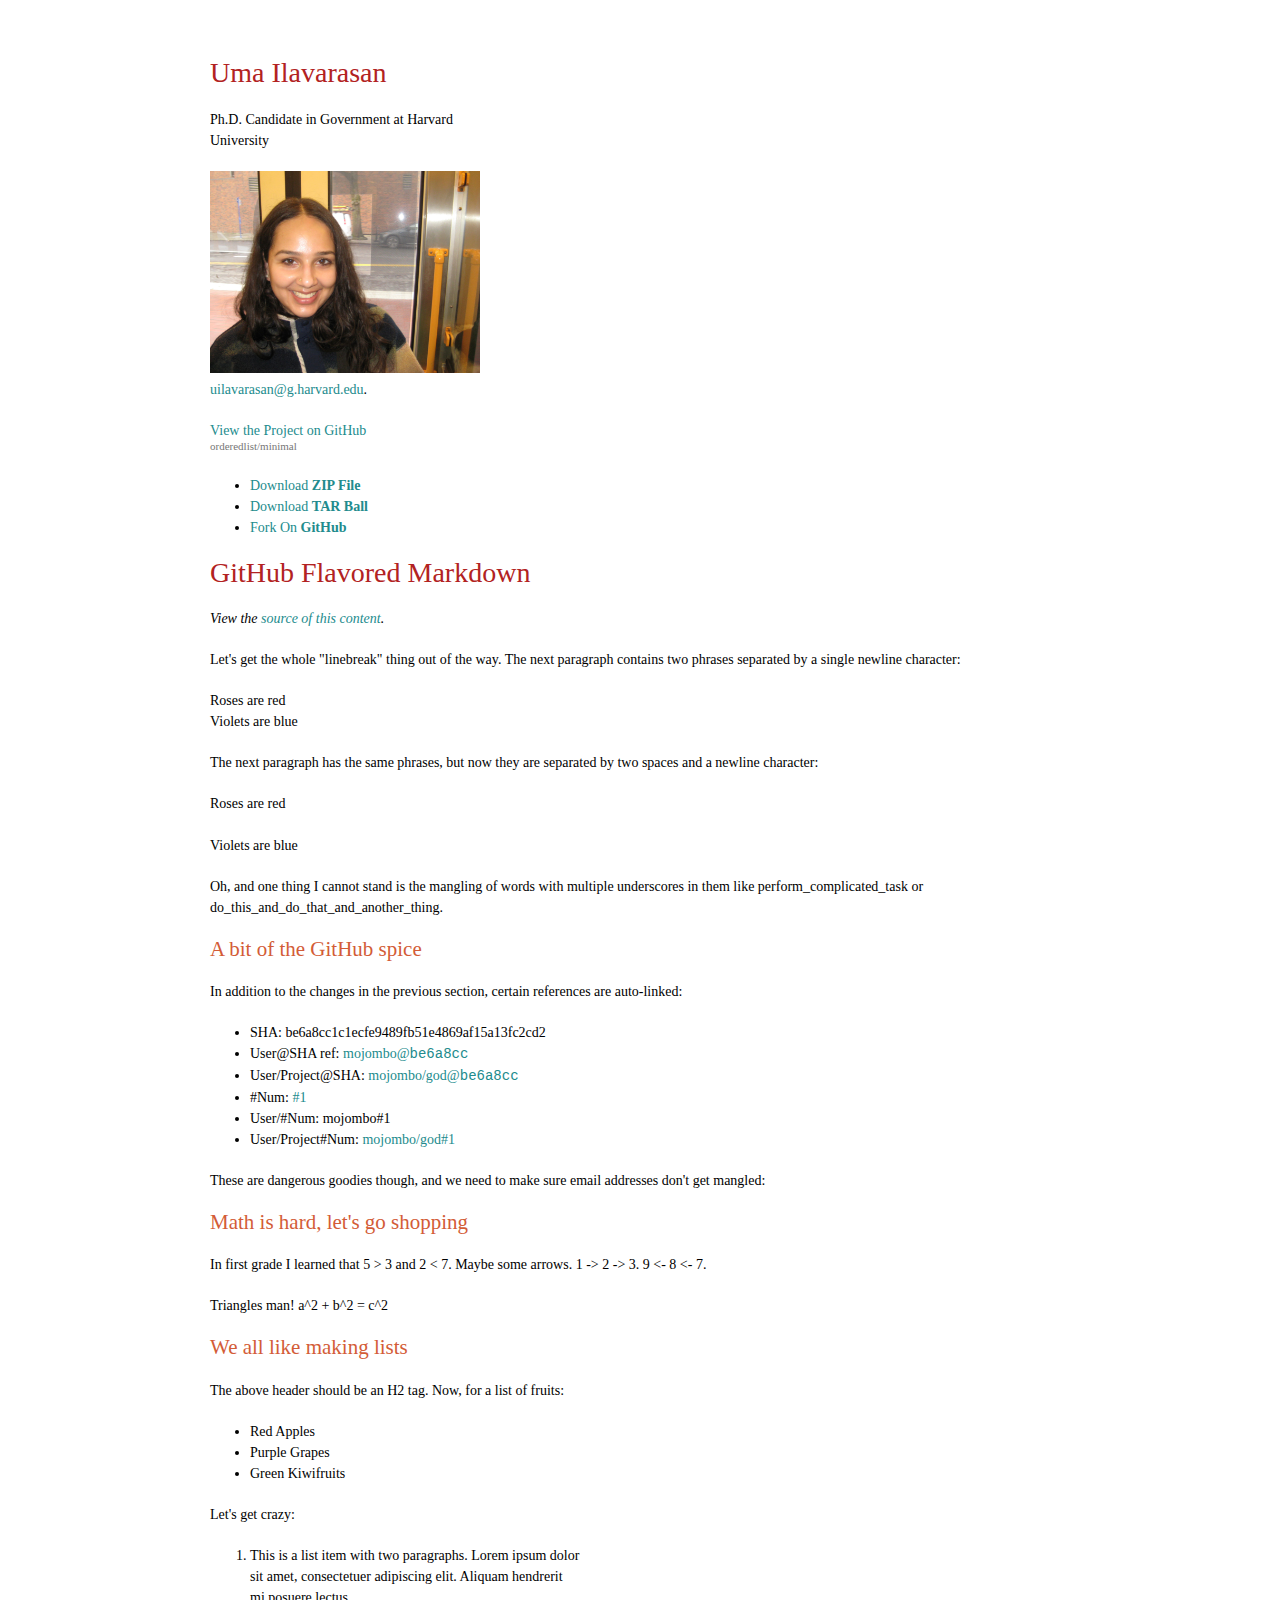
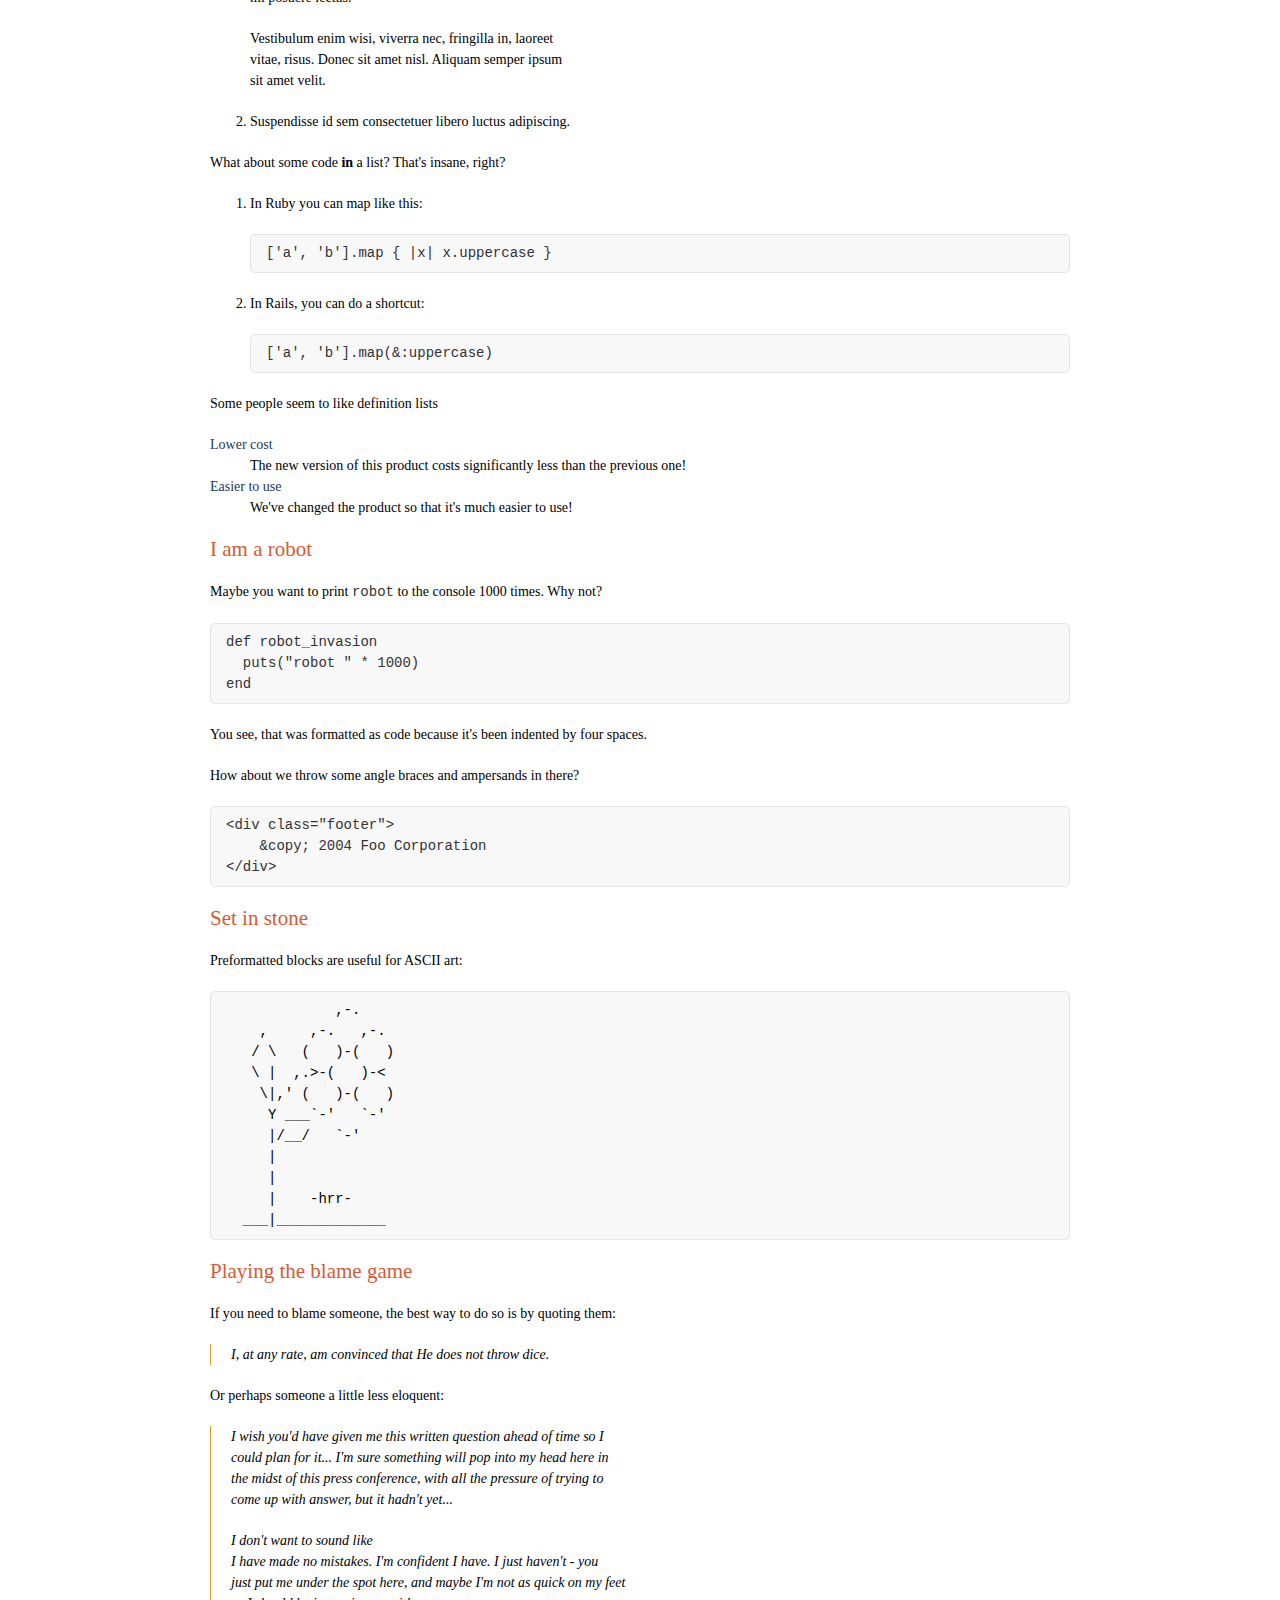
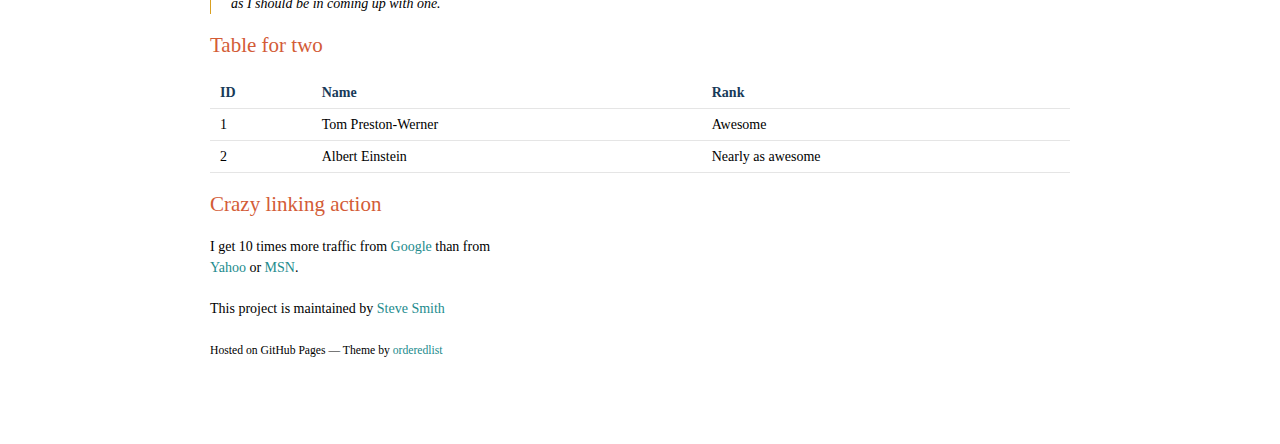
==== commit 8269c037: "Update index.html" ====
--- a/index.html
+++ b/index.html
@@ -3,7 +3,7 @@
   <head>
     <meta charset="utf-8">
     <meta http-equiv="X-UA-Compatible" content="chrome=1">
-    <title>Minimal by Steve Smith</title>
+    <title>Uma Ilavarasan</title>
 
     <link rel="stylesheet" href="stylesheets/styles.css">
     <link rel="stylesheet" href="stylesheets/pygment_trac.css">
@@ -19,6 +19,7 @@
         <h1>Uma Ilavarasan</h1>
         <p>Ph.D. Candidate in Government at Harvard University</p>
         <img src="assets/images/headshot.JPEG" style="width:300px; height:auto;">
+          <p><a href="mailto:uilavarasan@g.harvard.edu">uilavarasan@g.harvard.edu</a>.</p>
         <p class="view"><a href="http://github.com/orderedlist/minimal">View the Project on GitHub <small>orderedlist/minimal</small></a></p>
         <ul>
           <li><a href="https://github.com/orderedlist/minimal/zipball/master">Download <strong>ZIP File</strong></a></li>
@@ -58,7 +59,7 @@
 
         <p>These are dangerous goodies though, and we need to make sure email addresses don't get mangled:</p>
 
-        <p>My email addy is <a href="mailto:tom@github.com">tom@github.com</a>.</p>
+      
 
         <h2>Math is hard, let's go shopping</h2>
 
--- a/stylesheets/styles.css
+++ b/stylesheets/styles.css
@@ -1,18 +1,18 @@
-/* General body styling */
 body {
-  background-color: #FDF3E7; /* Warm Beige */
+  background-color: #FFFFFF; /* White */
   padding: 50px;
   font: 14px/1.5 "Palatino Linotype", Palatino, "Book Antiqua", Georgia, serif;
-  color: #595959;
+  color: #000000; /* Black for normal body text */
   font-weight: 400;
 }
 
 h1, h2, h3, h4, h5, h6 {
-  color: #B22222; /* Main Accent (BrickRed) */
+  color: #B22222; /* Main Accent: BrickRed */
   margin: 0 0 20px;
 }
 
 p, ul, ol, table, pre, dl {
+  color: #000000; /* Black for normal text */
   margin: 0 0 20px;
 }
 
@@ -67,17 +67,17 @@
   font-style: italic;
 }
 
-code, pre {
-  font-family: Monaco, Bitstream Vera Sans Mono, Lucida Console, Terminal, Consolas, Liberation Mono, DejaVu Sans Mono, Courier New, monospace;
-  color: #333;
-}
-
 pre {
   padding: 8px 15px;
-  background: #F8F8F8;
+  background: #F8F8F8; /* Light Gray */
   border-radius: 5px;
   border: 1px solid #E5E5E5;
   overflow-x: auto;
+}
+
+code {
+  font-family: Monaco, Bitstream Vera Sans Mono, Lucida Console, Terminal, Consolas, Liberation Mono, DejaVu Sans Mono, Courier New, monospace;
+  color: #333333; /* Dark Gray */
 }
 
 table {
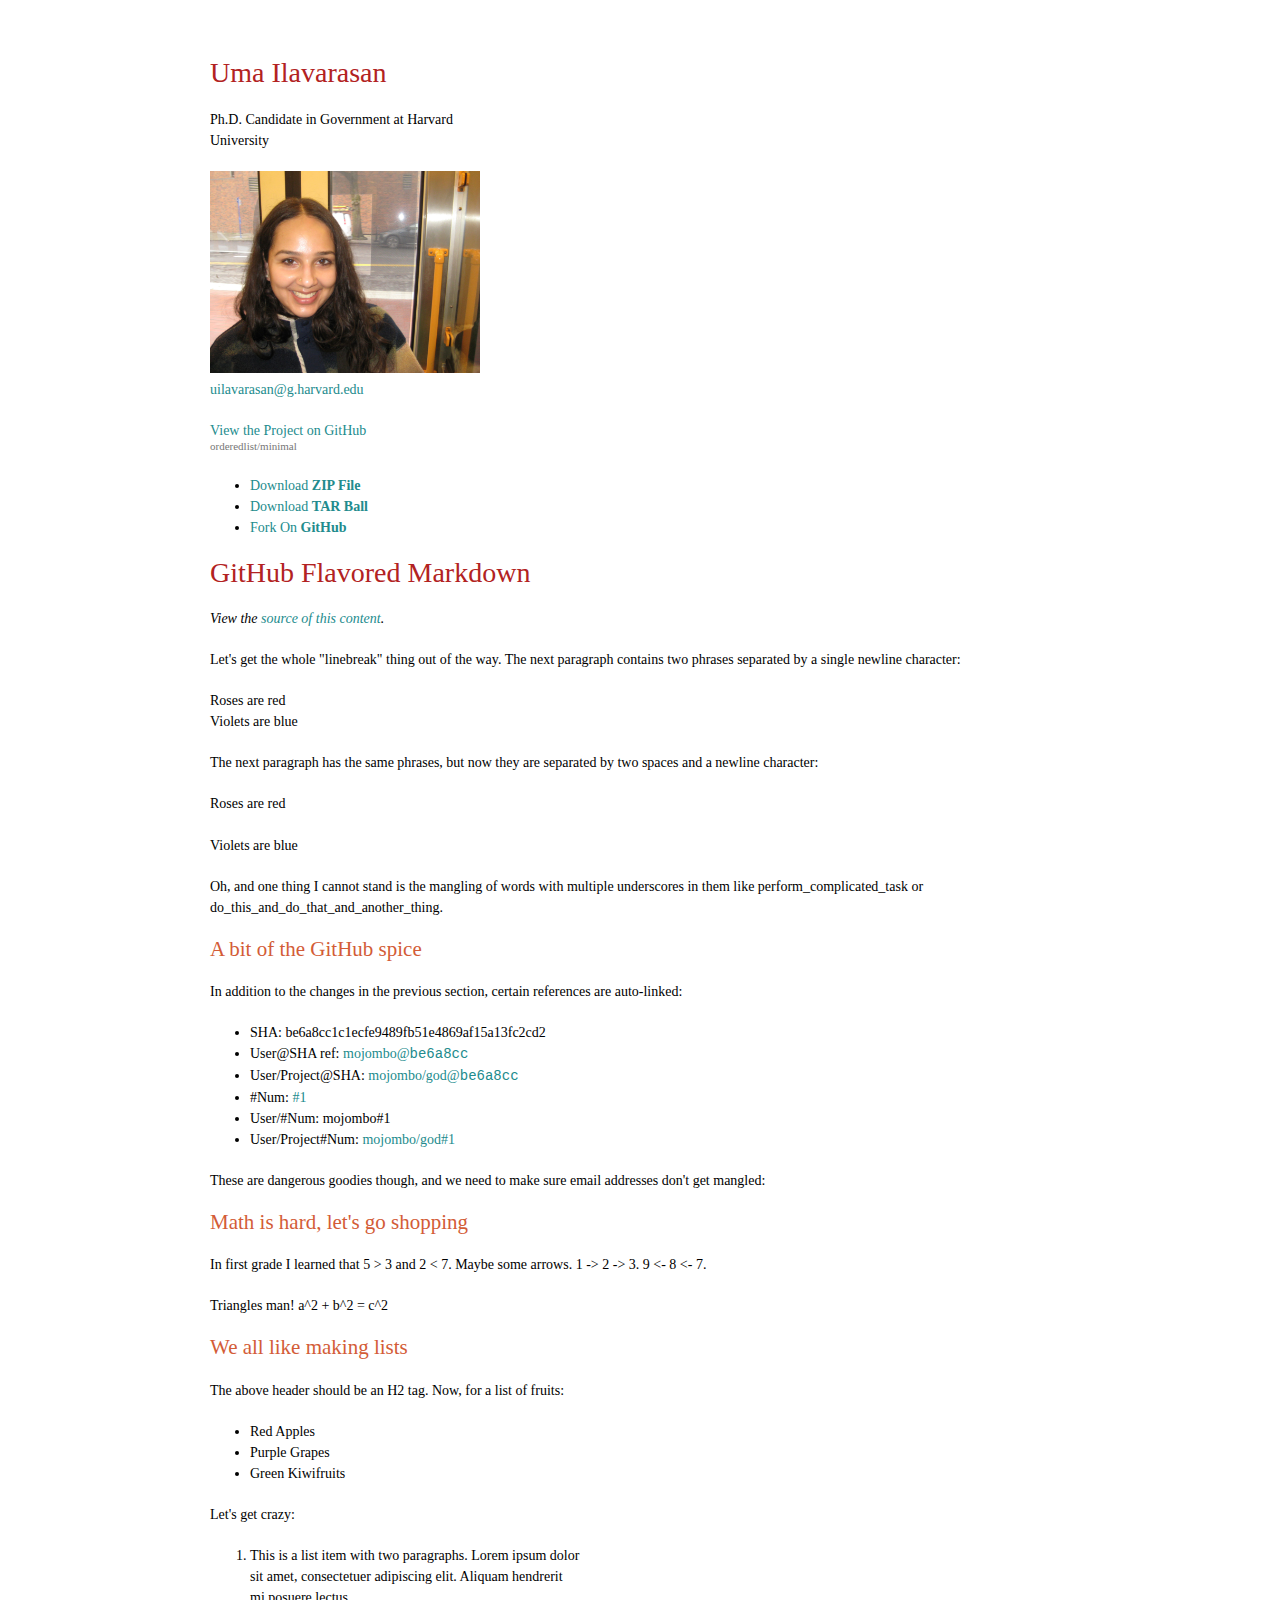
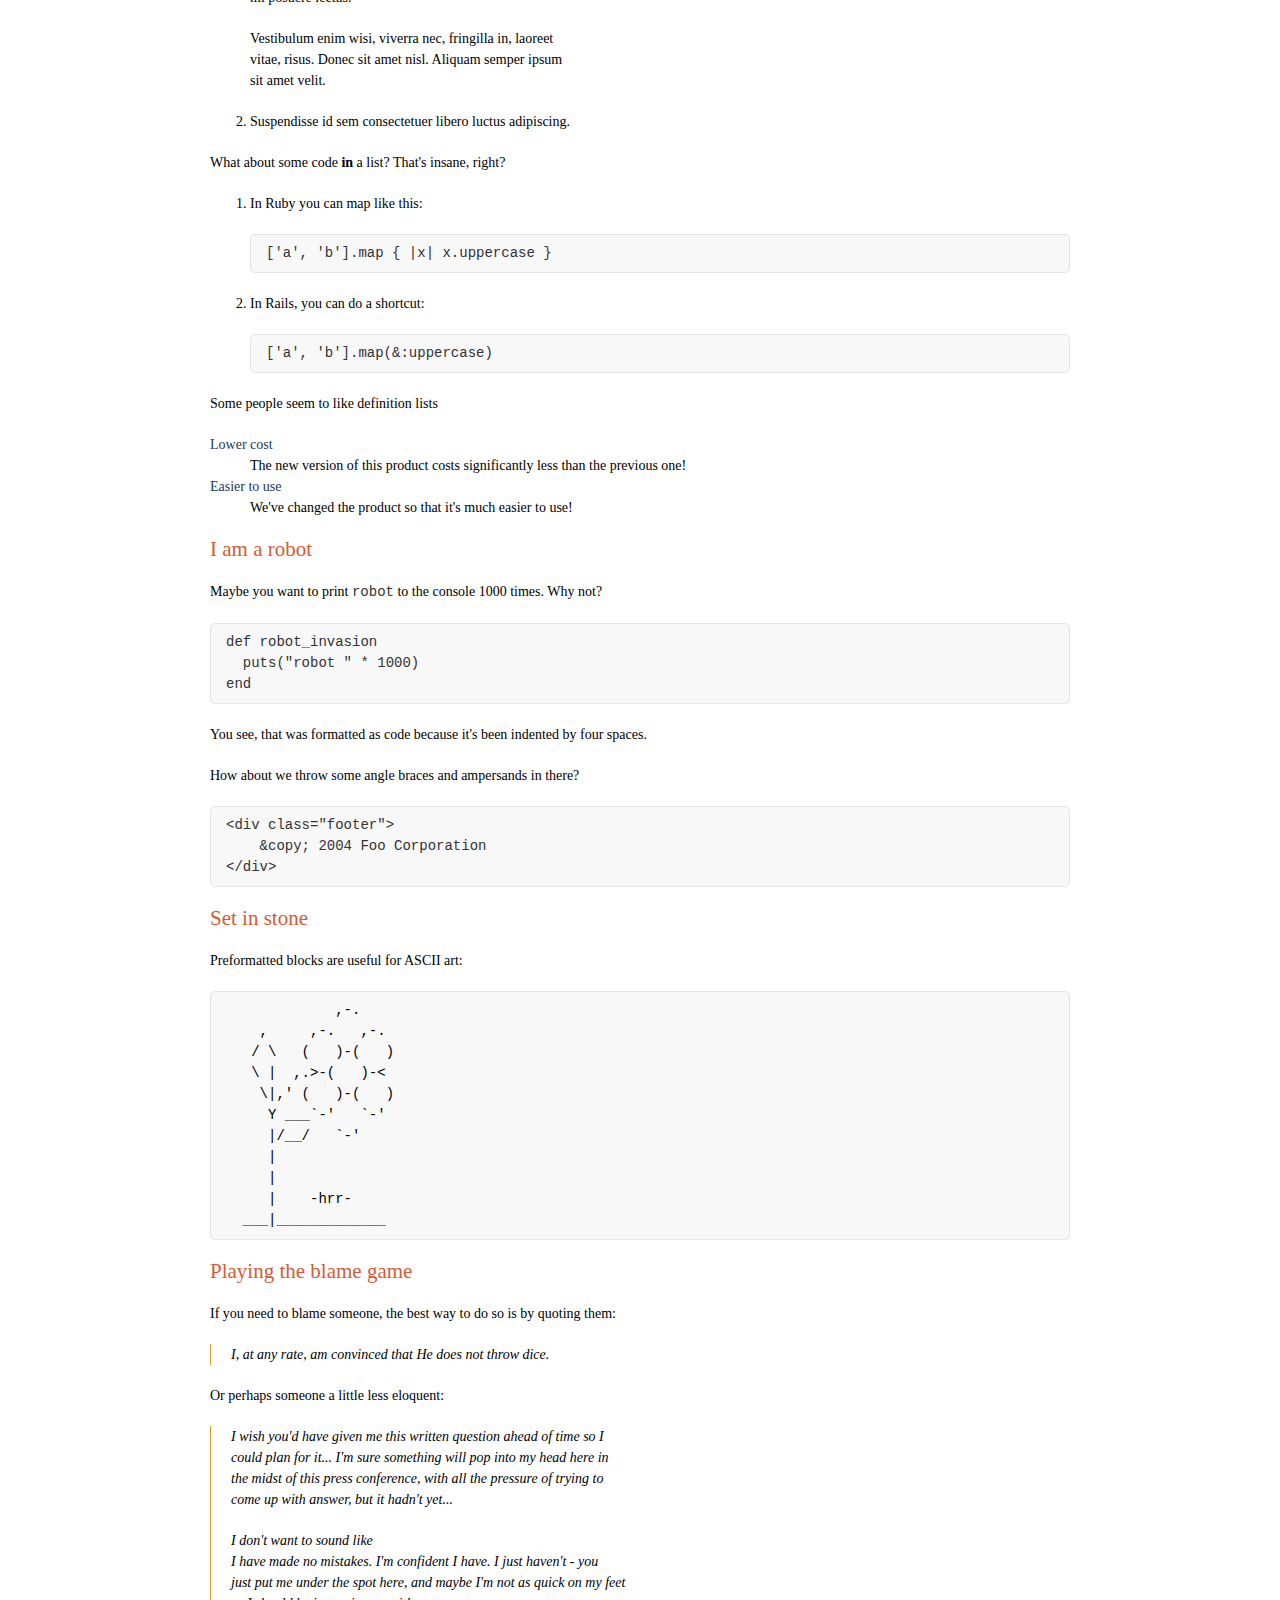
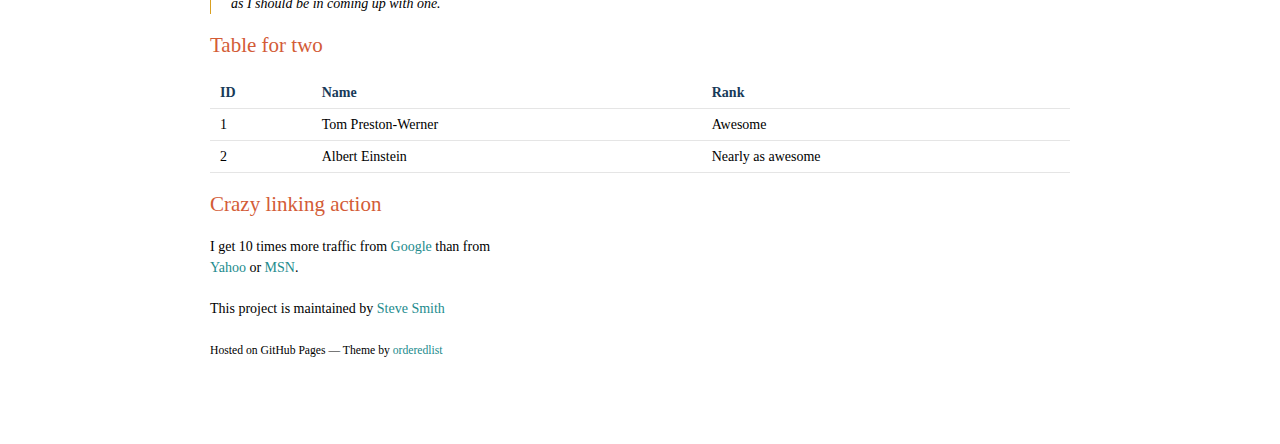
==== commit 21d814a1: "Update index.html" ====
--- a/index.html
+++ b/index.html
@@ -19,7 +19,7 @@
         <h1>Uma Ilavarasan</h1>
         <p>Ph.D. Candidate in Government at Harvard University</p>
         <img src="assets/images/headshot.JPEG" style="width:300px; height:auto;">
-          <p><a href="mailto:uilavarasan@g.harvard.edu">uilavarasan@g.harvard.edu</a>.</p>
+          <p><a href="mailto:uilavarasan@g.harvard.edu">uilavarasan@g.harvard.edu</a></p>
         <p class="view"><a href="http://github.com/orderedlist/minimal">View the Project on GitHub <small>orderedlist/minimal</small></a></p>
         <ul>
           <li><a href="https://github.com/orderedlist/minimal/zipball/master">Download <strong>ZIP File</strong></a></li>
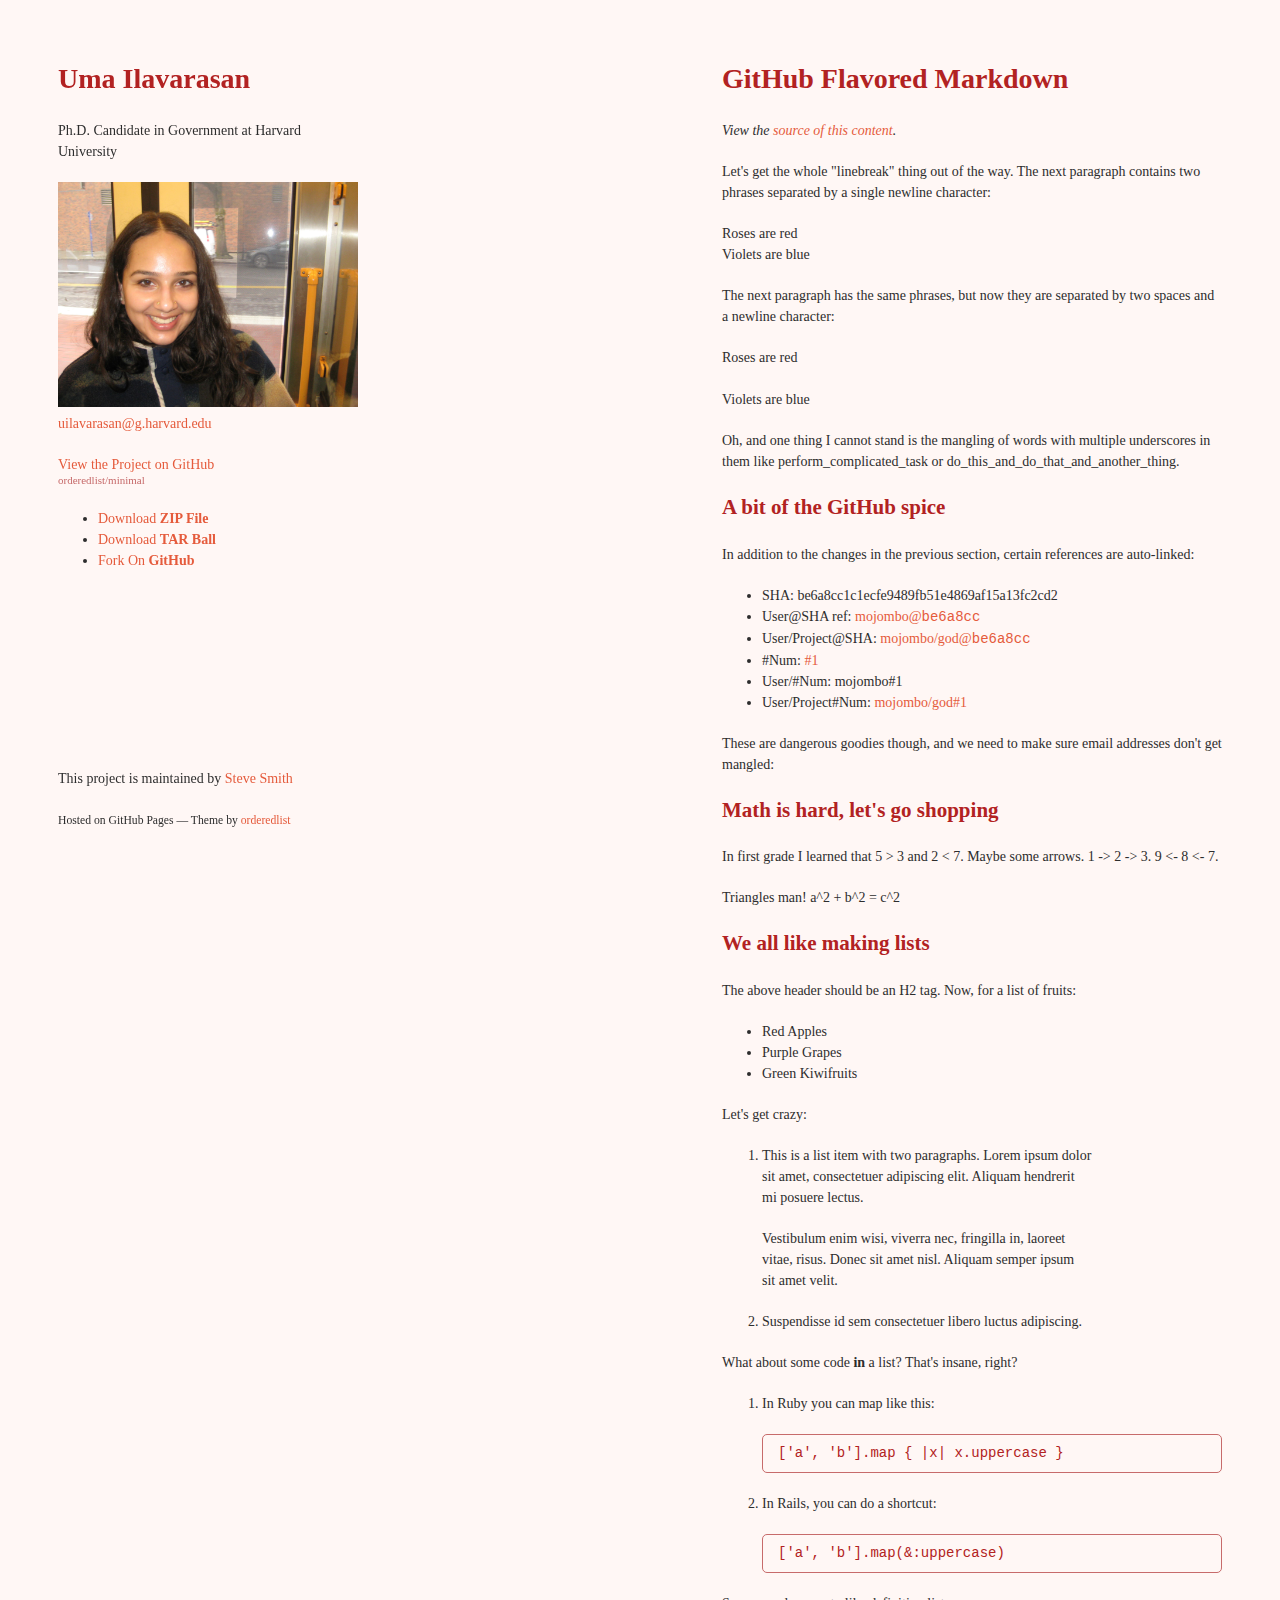
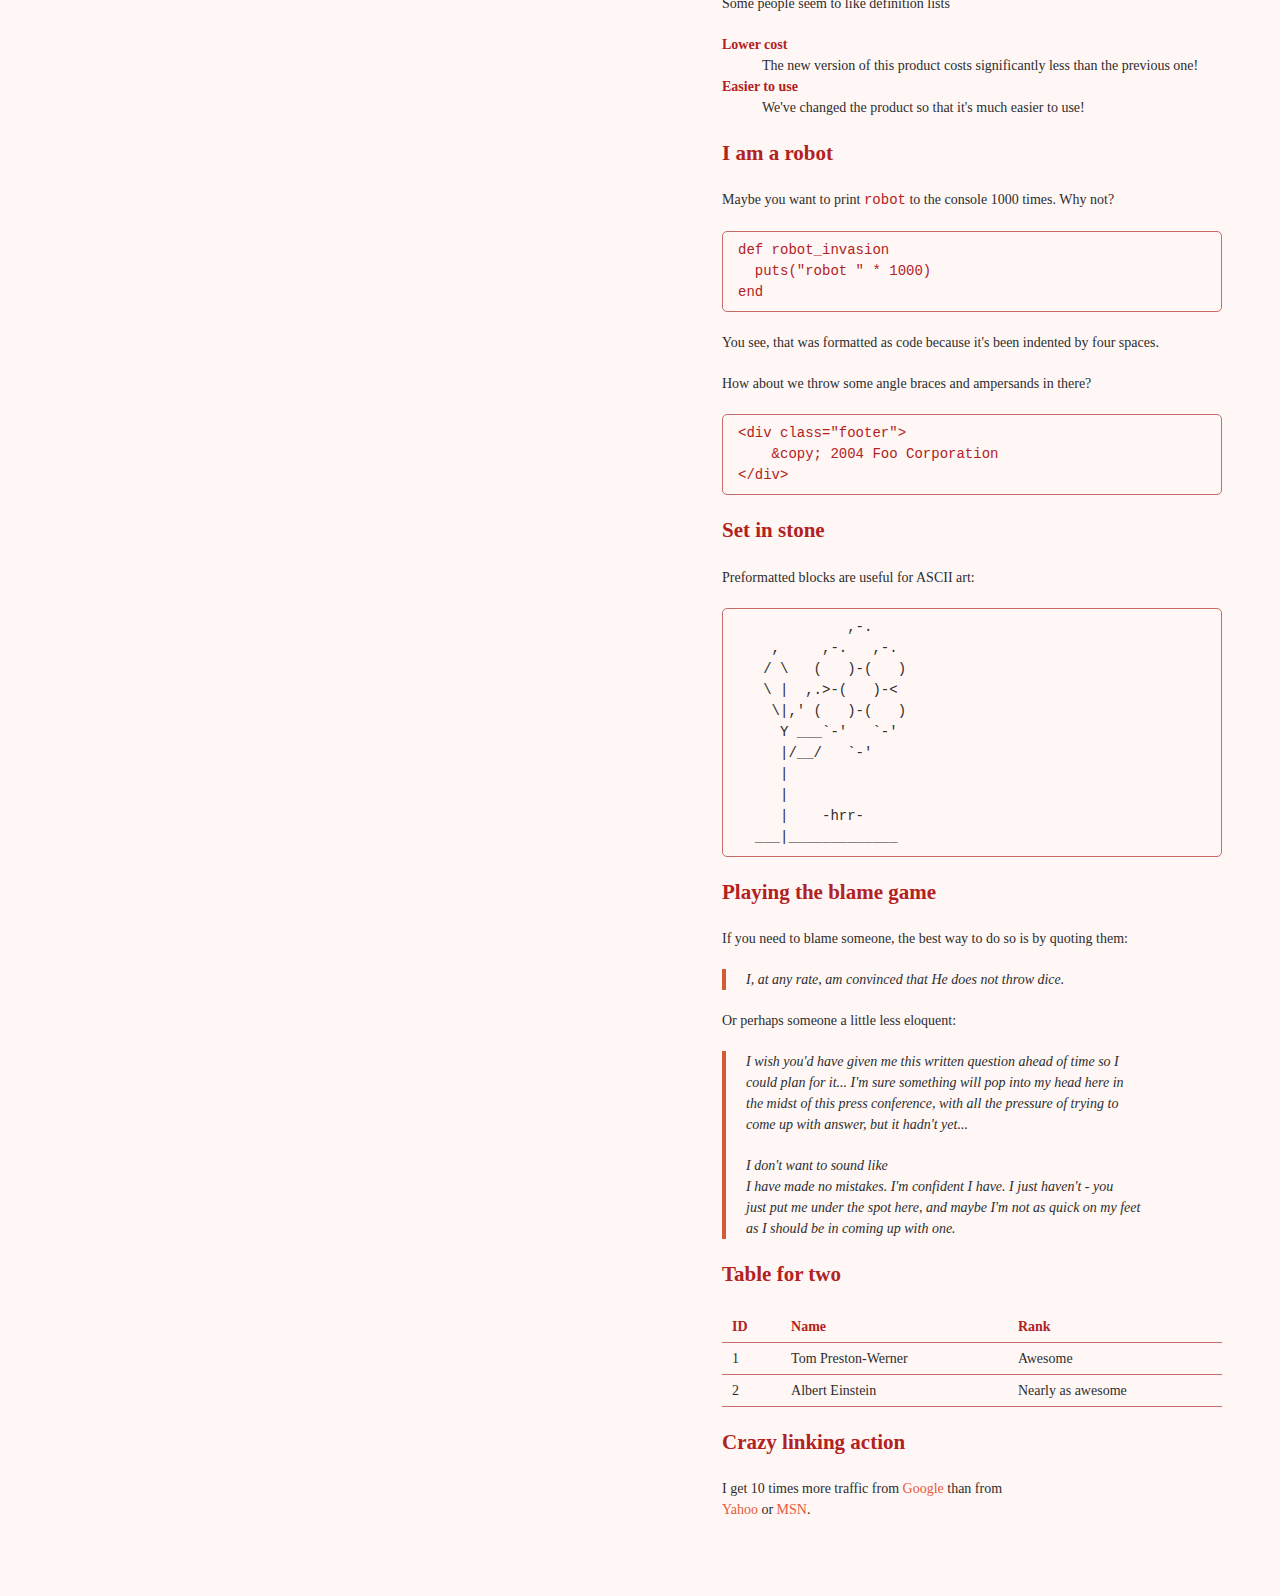
==== commit 5929ba08: "Update index.html" ====
--- a/index.html
+++ b/index.html
@@ -8,7 +8,7 @@
     <link rel="stylesheet" href="stylesheets/styles.css">
     <link rel="stylesheet" href="stylesheets/pygment_trac.css">
     <meta name="viewport" content="width=device-width">
-    <link rel="icon" href="/assets/icons/favicon.png" type="image/png">
+    <link rel="icon" href="assets/icons/favicon.png" type="image/png">
     <!--[if lt IE 9]>
     <script src="//html5shiv.googlecode.com/svn/trunk/html5.js"></script>
     <![endif]-->
--- a/stylesheets/styles.css
+++ b/stylesheets/styles.css
@@ -1,8 +1,9 @@
+/* General body styling */
 body {
-  background-color: #FFFFFF; /* White */
+  background-color: #FFF7F5; /* Light Cream */
   padding: 50px;
   font: 14px/1.5 "Palatino Linotype", Palatino, "Book Antiqua", Georgia, serif;
-  color: #000000; /* Black for normal body text */
+  color: #2D2D2D; /* Dark Charcoal for normal body text */
   font-weight: 400;
 }
 
@@ -12,97 +13,91 @@
 }
 
 p, ul, ol, table, pre, dl {
-  color: #000000; /* Black for normal text */
+  color: #2D2D2D; /* Dark Charcoal for normal text */
   margin: 0 0 20px;
 }
 
-h1, h2, h3 {
-  line-height: 1.1;
-}
-
-h1 {
-  font-size: 28px;
-  font-weight: 500;
-}
-
-h2 {
-  color: #D35C37; /* Terracotta */
-  font-weight: 500;
-}
-
-h3, h4, h5, h6 {
-  color: #494949;
-  font-weight: 500;
-}
-
 a {
-  color: #228B8D; /* Muted Teal */
+  color: #E55B3C; /* Warm Orange for links */
   text-decoration: none;
 }
 
 a:hover {
-  color: #D35C37; /* Terracotta */
+  color: #D35C37; /* Deep Terracotta for hover */
 }
 
 a small {
   font-size: 11px;
-  color: #777;
+  color: #C76B6B; /* Muted Rose for small text links */
   margin-top: -0.3em;
   display: block;
 }
 
 a:hover small {
-  color: #777;
+  color: #D35C37; /* Deep Terracotta */
 }
 
-.wrapper {
-  width: 860px;
-  margin: 0 auto;
+pre {
+  padding: 8px 15px;
+  background: #FFF7F5; /* Light Cream for subtle contrast */
+  border-radius: 5px;
+  border: 1px solid #C76B6B; /* Muted Rose */
+  overflow-x: auto;
+}
+
+code {
+  font-family: Monaco, Bitstream Vera Sans Mono, Lucida Console, Terminal, Consolas, Liberation Mono, DejaVu Sans Mono, Courier New, monospace;
+  color: #B22222; /* Main Accent */
 }
 
 blockquote {
-  border-left: 1px solid #D9A021; /* Golden Yellow */
+  border-left: 4px solid #D35C37; /* Deep Terracotta */
   margin: 0;
   padding: 0 0 0 20px;
   font-style: italic;
 }
 
-pre {
-  padding: 8px 15px;
-  background: #F8F8F8; /* Light Gray */
-  border-radius: 5px;
-  border: 1px solid #E5E5E5;
-  overflow-x: auto;
-}
-
-code {
-  font-family: Monaco, Bitstream Vera Sans Mono, Lucida Console, Terminal, Consolas, Liberation Mono, DejaVu Sans Mono, Courier New, monospace;
-  color: #333333; /* Dark Gray */
-}
-
+/* Table styling */
 table {
   width: 100%;
   border-collapse: collapse;
+  background: #FFF7F5; /* Light Cream */
 }
 
 th, td {
   text-align: left;
   padding: 5px 10px;
-  border-bottom: 1px solid #E5E5E5;
+  border-bottom: 1px solid #C76B6B; /* Muted Rose */
+}
+
+th {
+  color: #B22222; /* Main Accent */
+  font-weight: bold;
 }
 
 dt {
-  color: #183A59; /* Dark Blue */
-  font-weight: 500;
+  color: #B22222; /* Main Accent */
+  font-weight: bold;
 }
 
-th {
-  color: #183A59; /* Dark Blue */
+/* Section Styling */
+header {
+  width: 270px;
+  float: left;
+  position: fixed;
+  -webkit-font-smoothing: subpixel-antialiased;
 }
 
-img {
-  max-width: 100%;
+section {
+  width: 500px;
+  float: right;
+  padding-bottom: 50px;
 }
 
-header {
-  width: 270px
+footer {
+  width: 270px;
+  float: left;
+  position: fixed;
+  bottom: 50px;
+  -webkit-font-smoothing: subpixel-antialiased;
+}
--- a/stylesheets/pygment_trac.css
+++ b/stylesheets/pygment_trac.css
@@ -1,23 +1,23 @@
 /* General Styling */
-.highlight { background: #FDF3E7; } /* Warm Beige for overall background */
-.highlight .c { color: #999988; font-style: italic } /* Comment */
-.highlight .err { color: #D35C37; background-color: #FDF3E7 } /* Error (Terracotta for subtle alerts) */
+.highlight { background: #FFF7F5; } /* Light Cream for overall background */
+.highlight .c { color: #C76B6B; font-style: italic } /* Comment (Muted Rose) */
+.highlight .err { color: #D35C37; background-color: #FFF7F5 } /* Error (Terracotta) */
 .highlight .k { font-weight: bold; color: #B22222; } /* Keyword (Main Accent BrickRed) */
 .highlight .o { font-weight: bold; color: #B22222; } /* Operator (Main Accent BrickRed) */
-.highlight .cm { color: #999988; font-style: italic } /* Comment.Multiline */
-.highlight .cp { color: #228B8D; font-weight: bold } /* Comment.Preproc (Muted Teal) */
-.highlight .c1 { color: #999988; font-style: italic } /* Comment.Single */
-.highlight .cs { color: #D9A021; font-weight: bold; font-style: italic } /* Comment.Special (Golden Yellow) */
-.highlight .gd { color: #000000; background-color: #FFDDDD } /* Generic.Deleted */
-.highlight .gd .x { color: #000000; background-color: #FFAAAA } /* Generic.Deleted.Specific */
+.highlight .cm { color: #C76B6B; font-style: italic } /* Comment.Multiline */
+.highlight .cp { color: #D35C37; font-weight: bold } /* Comment.Preproc (Terracotta) */
+.highlight .c1 { color: #C76B6B; font-style: italic } /* Comment.Single */
+.highlight .cs { color: #E55B3C; font-weight: bold; font-style: italic } /* Comment.Special (Warm Orange) */
+.highlight .gd { color: #2D2D2D; background-color: #FFDDDD } /* Generic.Deleted (Charcoal Gray on pink background) */
+.highlight .gd .x { color: #2D2D2D; background-color: #FFAAAA } /* Generic.Deleted.Specific */
 .highlight .ge { font-style: italic } /* Generic.Emph */
 .highlight .gr { color: #B22222; } /* Generic.Error (Main Accent) */
-.highlight .gh { color: #333333; } /* Generic.Heading (Charcoal Gray for text clarity) */
-.highlight .gi { color: #000000; background-color: #DDFFDD } /* Generic.Inserted */
-.highlight .gi .x { color: #000000; background-color: #AAFFAA } /* Generic.Inserted.Specific */
-.highlight .go { color: #888888 } /* Generic.Output */
-.highlight .gp { color: #555555 } /* Generic.Prompt */
-.highlight .gs { font-weight: bold; color: #183A59; } /* Generic.Strong (Dark Blue for emphasis) */
+.highlight .gh { color: #2D2D2D; } /* Generic.Heading (Dark Charcoal) */
+.highlight .gi { color: #2D2D2D; background-color: #FCE8E6 } /* Generic.Inserted */
+.highlight .gi .x { color: #2D2D2D; background-color: #FBD8D4 } /* Generic.Inserted.Specific */
+.highlight .go { color: #C76B6B } /* Generic.Output (Muted Rose) */
+.highlight .gp { color: #C76B6B } /* Generic.Prompt */
+.highlight .gs { font-weight: bold; color: #B22222; } /* Generic.Strong (BrickRed) */
 .highlight .gu { color: #B22222; font-weight: bold; } /* Generic.Subheading */
 .highlight .gt { color: #B22222; } /* Generic.Traceback */
 .highlight .kc { font-weight: bold; color: #B22222; } /* Keyword.Constant */
@@ -26,24 +26,24 @@
 .highlight .kp { font-weight: bold; color: #B22222; } /* Keyword.Pseudo */
 .highlight .kr { font-weight: bold; color: #B22222; } /* Keyword.Reserved */
 .highlight .kt { color: #D35C37; font-weight: bold } /* Keyword.Type (Terracotta) */
-.highlight .m { color: #228B8D; } /* Literal.Number (Muted Teal) */
+.highlight .m { color: #E55B3C; } /* Literal.Number (Warm Orange) */
 .highlight .s { color: #D35C37; } /* Literal.String (Terracotta) */
 .highlight .na { color: #B22222; } /* Name.Attribute */
-.highlight .nb { color: #183A59; } /* Name.Builtin (Dark Blue for coding elements) */
-.highlight .nc { color: #445588; font-weight: bold } /* Name.Class */
-.highlight .no { color: #228B8D; } /* Name.Constant */
-.highlight .ni { color: #800080 } /* Name.Entity */
+.highlight .nb { color: #C76B6B; } /* Name.Builtin (Muted Rose) */
+.highlight .nc { color: #B22222; font-weight: bold } /* Name.Class */
+.highlight .no { color: #D35C37; } /* Name.Constant */
+.highlight .ni { color: #B22222 } /* Name.Entity */
 .highlight .ne { color: #B22222; font-weight: bold } /* Name.Exception */
 .highlight .nf { color: #B22222; font-weight: bold } /* Name.Function */
-.highlight .nn { color: #333333; } /* Name.Namespace */
+.highlight .nn { color: #2D2D2D; } /* Name.Namespace */
 .highlight .nt { color: #B22222; } /* Name.Tag */
-.highlight .nv { color: #228B8D; } /* Name.Variable */
+.highlight .nv { color: #D35C37; } /* Name.Variable */
 .highlight .ow { font-weight: bold; color: #B22222; } /* Operator.Word */
-.highlight .w { color: #BBBBBB } /* Text.Whitespace */
-.highlight .mf { color: #228B8D; } /* Literal.Number.Float */
-.highlight .mh { color: #228B8D; } /* Literal.Number.Hex */
-.highlight .mi { color: #228B8D; } /* Literal.Number.Integer */
-.highlight .mo { color: #228B8D; } /* Literal.Number.Oct */
+.highlight .w { color: #C76B6B } /* Text.Whitespace (Muted Rose) */
+.highlight .mf { color: #E55B3C; } /* Literal.Number.Float */
+.highlight .mh { color: #E55B3C; } /* Literal.Number.Hex */
+.highlight .mi { color: #E55B3C; } /* Literal.Number.Integer */
+.highlight .mo { color: #E55B3C; } /* Literal.Number.Oct */
 .highlight .sb { color: #D35C37; } /* Literal.String.Backtick */
 .highlight .sc { color: #D35C37; } /* Literal.String.Char */
 .highlight .sd { color: #D35C37; } /* Literal.String.Doc */
@@ -52,19 +52,20 @@
 .highlight .sh { color: #D35C37; } /* Literal.String.Heredoc */
 .highlight .si { color: #D35C37; } /* Literal.String.Interpol */
 .highlight .sx { color: #D35C37; } /* Literal.String.Other */
-.highlight .sr { color: #228B8D; } /* Literal.String.Regex */
+.highlight .sr { color: #D35C37; } /* Literal.String.Regex */
 .highlight .s1 { color: #D35C37; } /* Literal.String.Single */
-.highlight .ss { color: #990073 } /* Literal.String.Symbol */
-.highlight .bp { color: #999999 } /* Name.Builtin.Pseudo */
-.highlight .vc { color: #228B8D; } /* Name.Variable.Class */
-.highlight .vg { color: #228B8D; } /* Name.Variable.Global */
-.highlight .vi { color: #228B8D; } /* Name.Variable.Instance */
-.highlight .il { color: #228B8D; } /* Literal.Number.Integer.Long */
+.highlight .ss { color: #E55B3C } /* Literal.String.Symbol (Warm Orange) */
+.highlight .bp { color: #C76B6B } /* Name.Builtin.Pseudo */
+.highlight .vc { color: #D35C37; } /* Name.Variable.Class */
+.highlight .vg { color: #D35C37; } /* Name.Variable.Global */
+.highlight .vi { color: #D35C37; } /* Name.Variable.Instance */
+.highlight .il { color: #E55B3C; } /* Literal.Number.Integer.Long */
 
 .type-csharp .highlight .k { color: #B22222; }
 .type-csharp .highlight .kt { color: #B22222; }
-.type-csharp .highlight .nf { color: #000000; font-weight: normal }
-.type-csharp .highlight .nc { color: #D35C37; } /* Updated to Terracotta for better consistency */
-.type-csharp .highlight .nn { color: #333333; } /* Neutral Charcoal Gray */
+.type-csharp .highlight .nf { color: #2D2D2D; font-weight: normal } /* Function */
+.type-csharp .highlight .nc { color: #D35C37; } /* Updated to Terracotta */
+.type-csharp .highlight .nn { color: #2D2D2D; } /* Neutral Charcoal Gray */
 .type-csharp .highlight .s { color: #D35C37; }
 .type-csharp .highlight .sc { color: #D35C37; }
+
